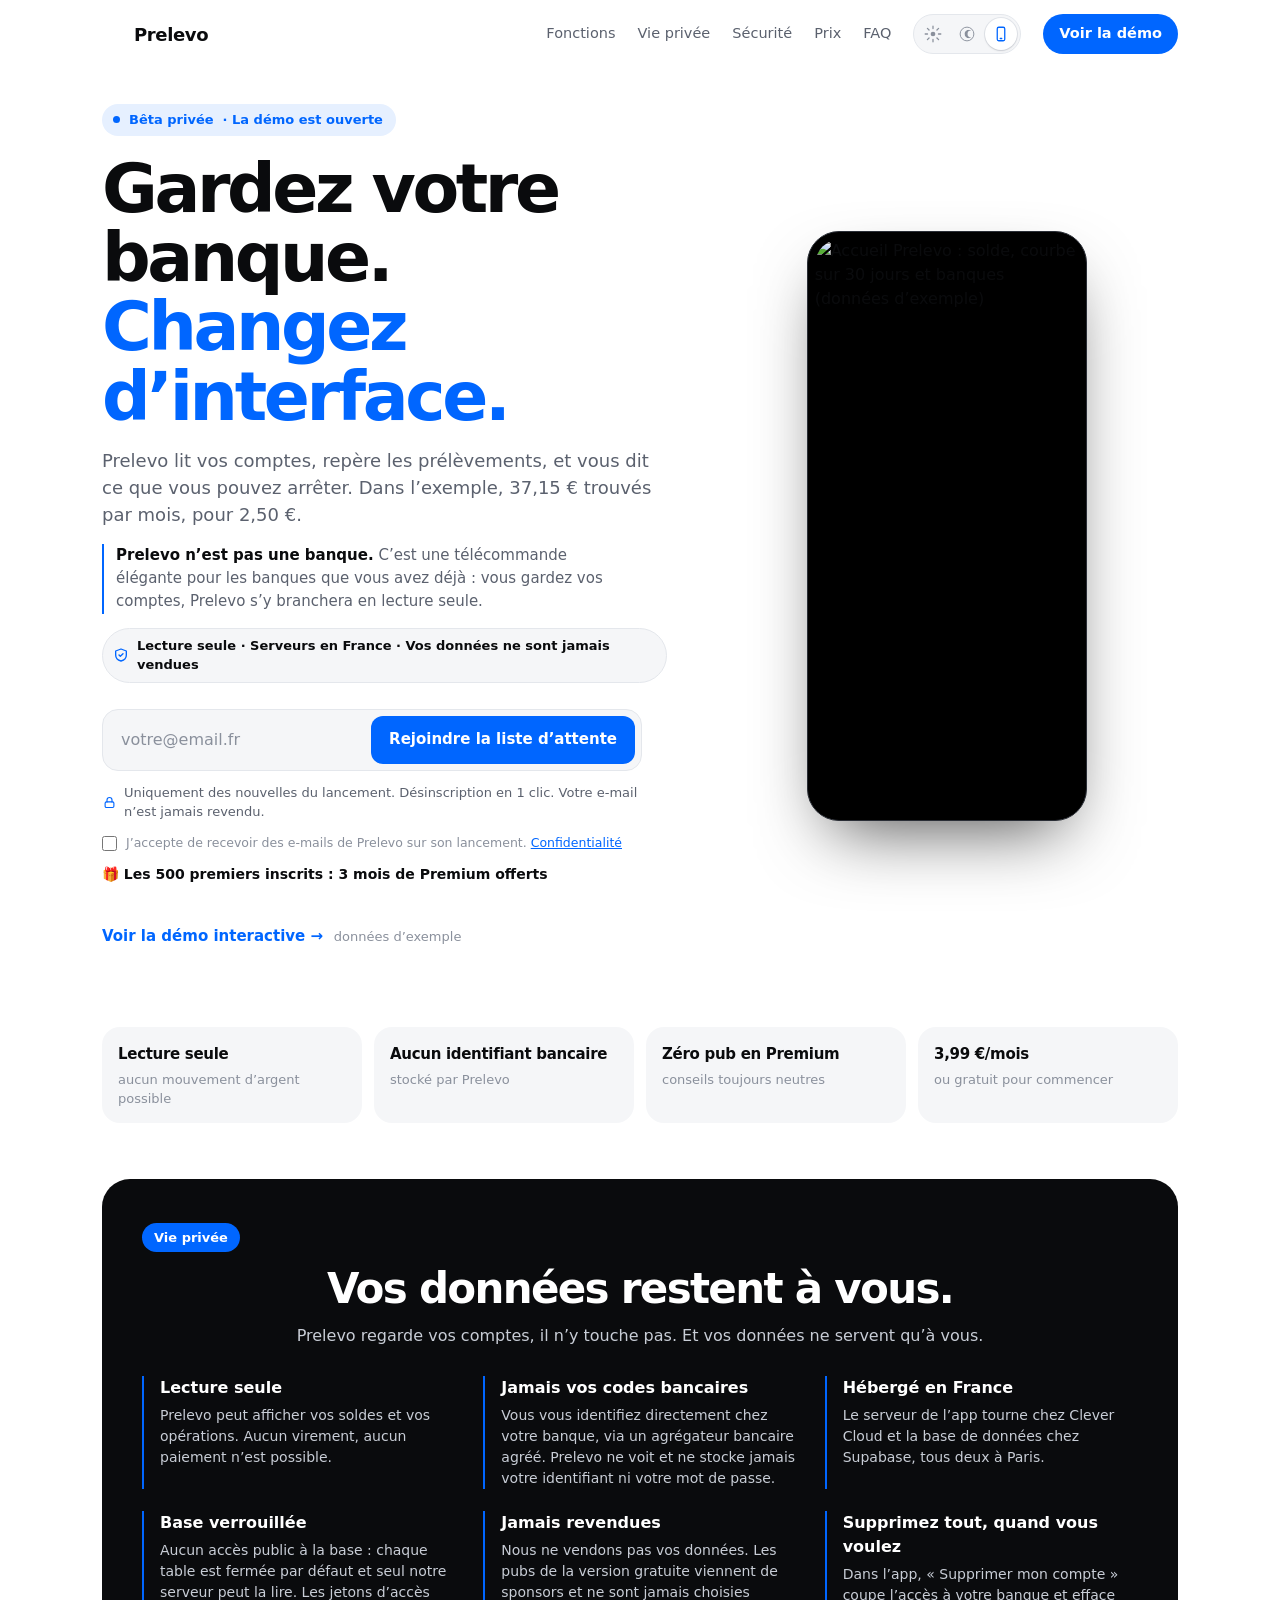
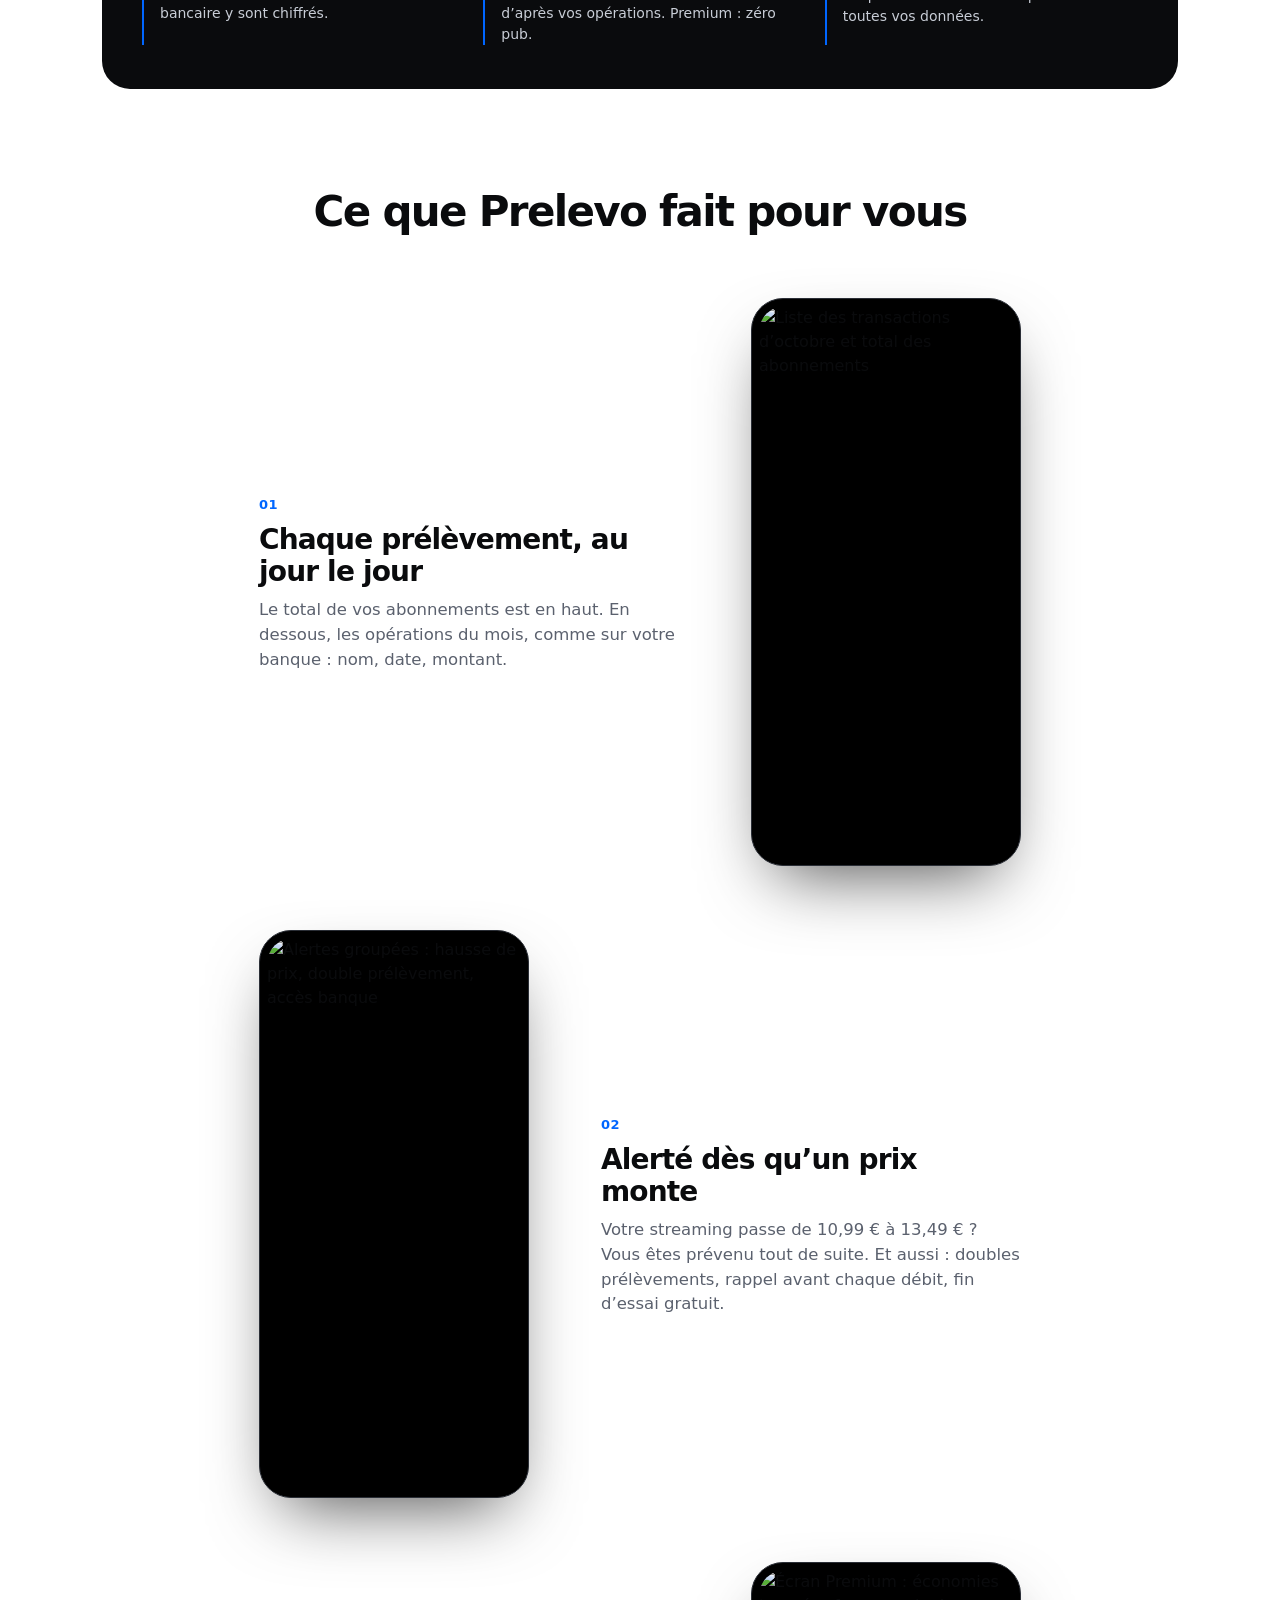
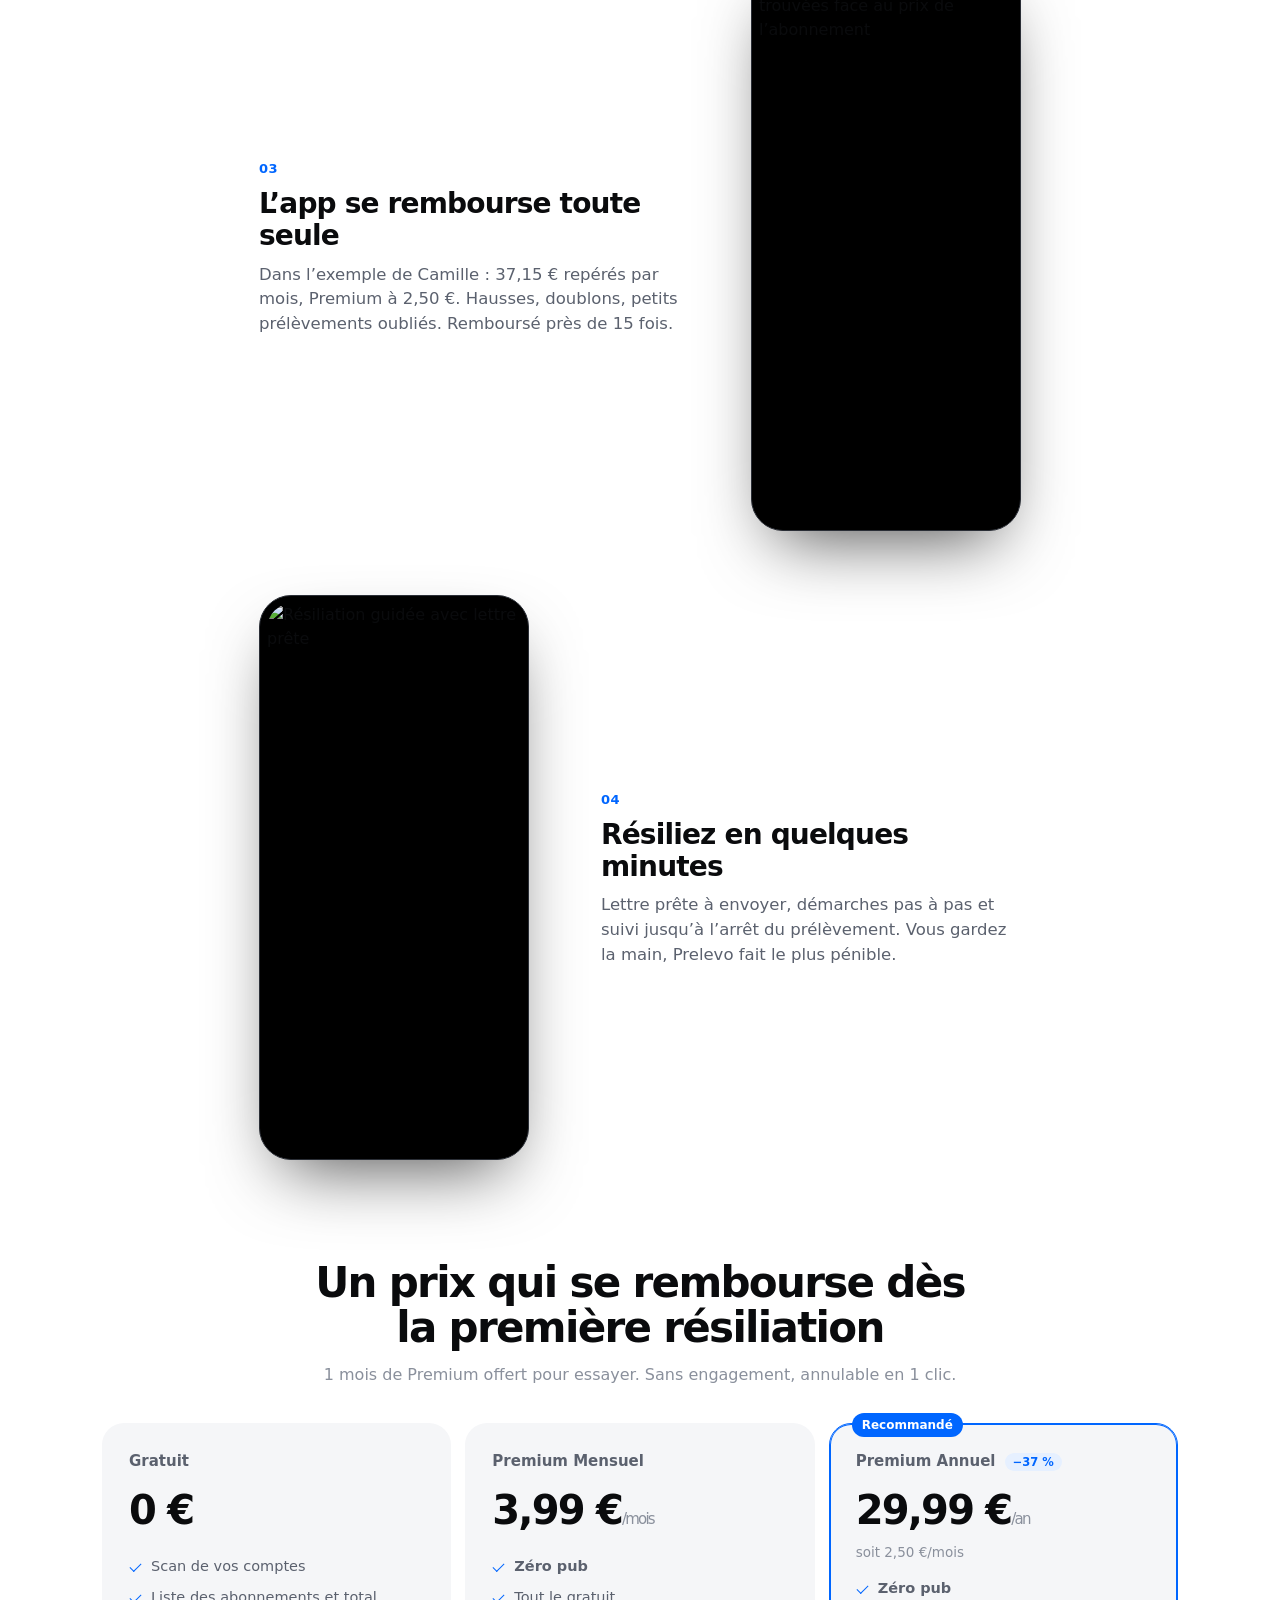
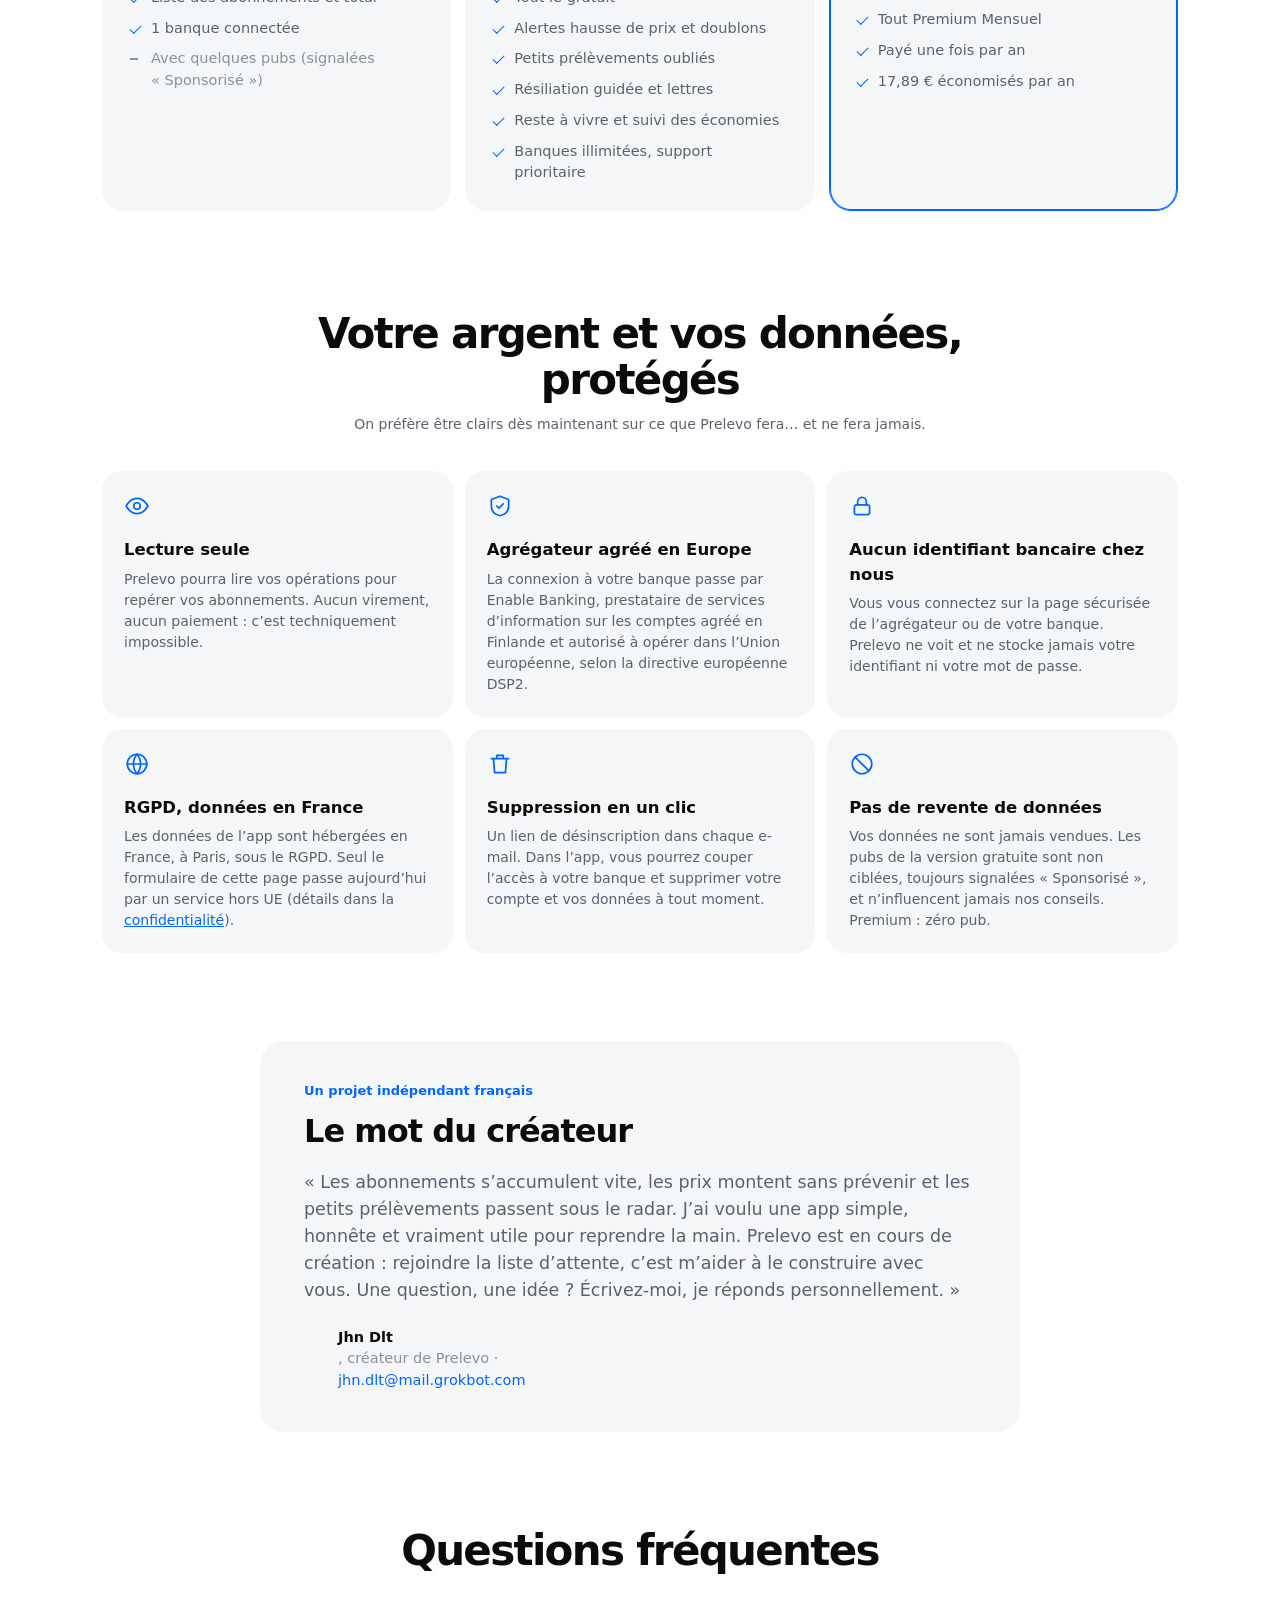
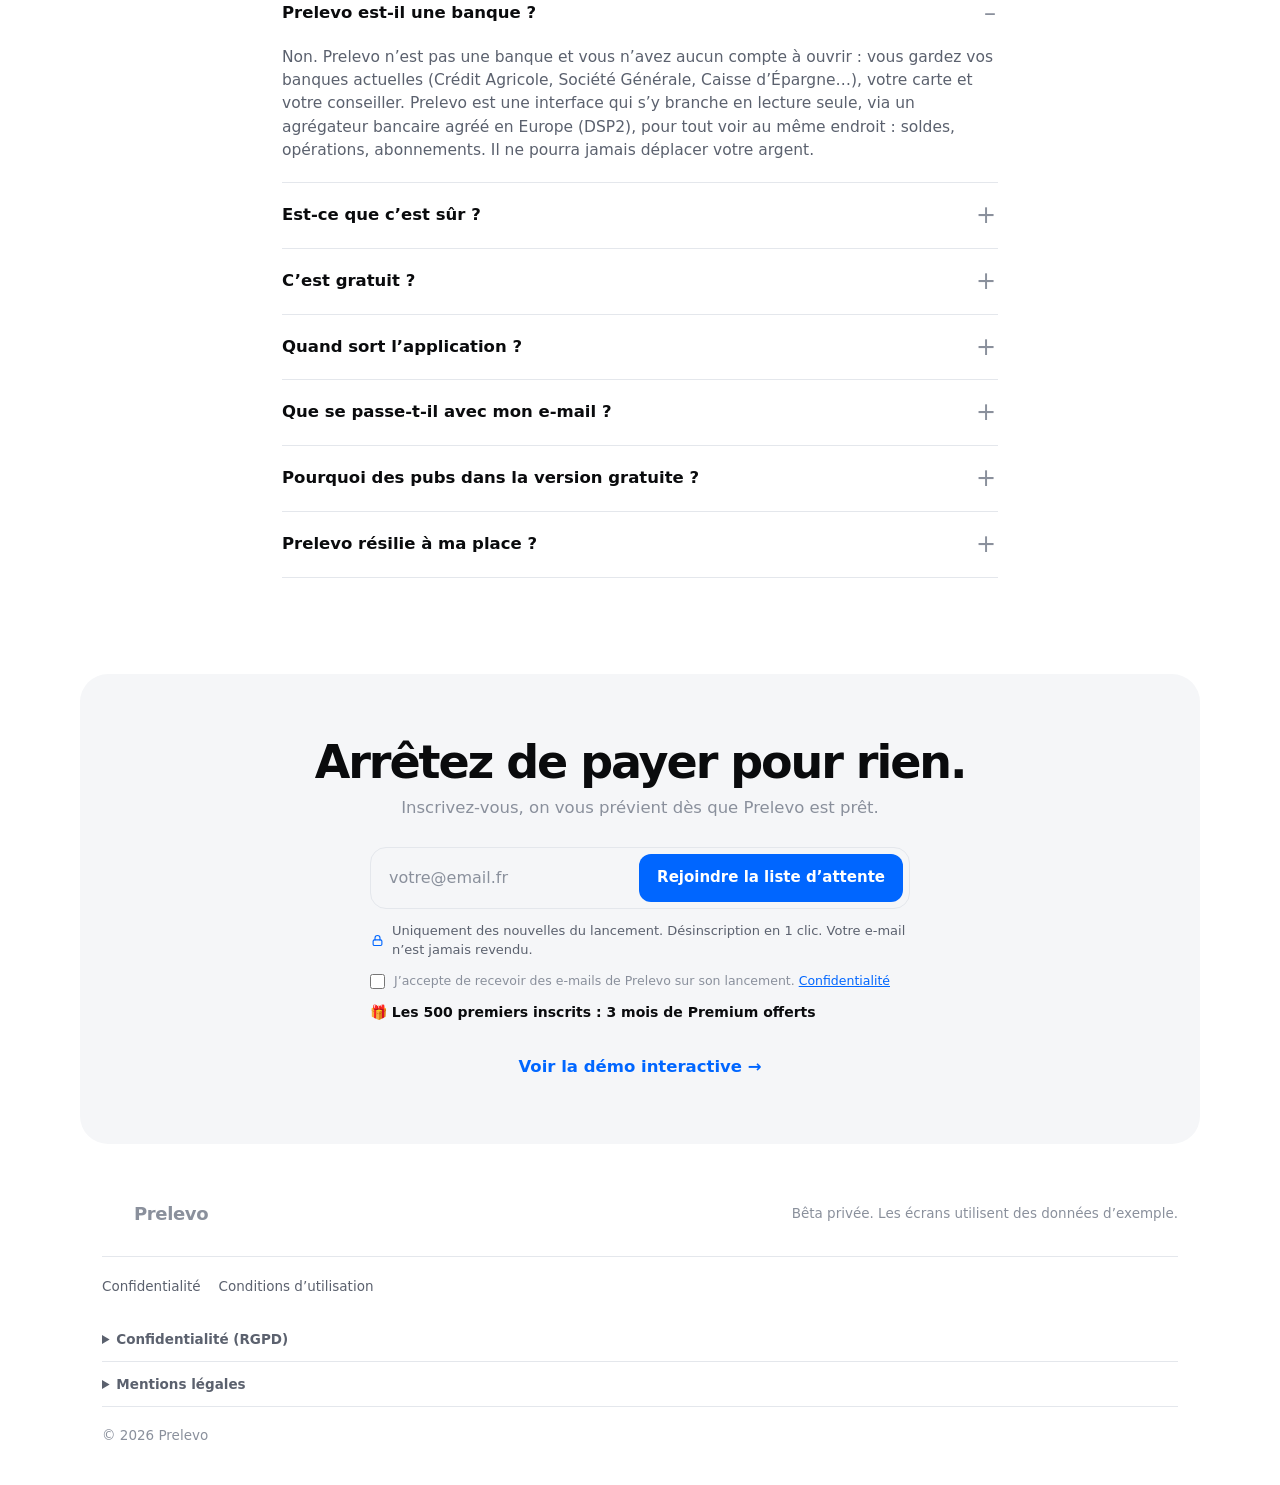
==== index.html @ d4ea059a "Vie privée mise en avant, correction ACPR vers Enable Banking, textes sans spam/abonnement Co-author" ====
<!doctype html>
<html lang="fr">
<head>
  <meta charset="utf-8">
  <meta name="viewport" content="width=device-width, initial-scale=1, viewport-fit=cover">
  <title>Prelevo – Gardez votre banque. Changez d’interface.</title>
  <meta name="description" content="Gardez votre banque. Changez d’interface. Prelevo lit vos comptes, vous alerte quand un prix augmente et vous aide à résilier. Sans engagement.">
  <meta name="theme-color" content="#FFFFFF">
  <script>
  (function(){var K='prelevo-theme',t,d=document.documentElement,m=window.matchMedia&&matchMedia('(prefers-color-scheme: dark)');
  try{t=localStorage.getItem(K)}catch(e){} if(t!=='light'&&t!=='dark')t='auto';
  function a(){var n=t==='dark'||(t==='auto'&&m&&m.matches);d.setAttribute('data-theme',n?'dark':'light');d.setAttribute('data-theme-pref',t);
    var c=document.querySelector('meta[name="theme-color"]');if(c)c.setAttribute('content',n?'#0A0B0D':'#FFFFFF')}
  window.PrelevoTheme={get:function(){return t},set:function(v){t=(v==='light'||v==='dark')?v:'auto';try{t==='auto'?localStorage.removeItem(K):localStorage.setItem(K,t)}catch(e){}a()}};
  if(m){m.addEventListener?m.addEventListener('change',function(){if(t==='auto')a()}):m.addListener&&m.addListener(function(){if(t==='auto')a()})}
  a()})();
  </script>
  <meta name="color-scheme" content="light dark">
  <link rel="canonical" href="https://jhndlt.github.io/prelevo/">
  <meta property="og:type" content="website">
  <meta property="og:locale" content="fr_FR">
  <meta property="og:site_name" content="Prelevo">
  <meta property="og:url" content="https://jhndlt.github.io/prelevo/">
  <meta property="og:title" content="Prelevo – Gardez votre banque. Changez d’interface.">
  <meta property="og:description" content="Gardez votre banque. Changez d’interface. Sans engagement.">
  <meta property="og:image" content="https://jhndlt.github.io/prelevo/assets/og.png">
  <meta property="og:image:width" content="1200">
  <meta property="og:image:height" content="630">
  <meta property="og:image:alt" content="Prelevo – Gardez votre banque. Changez d’interface.">
  <meta name="twitter:card" content="summary_large_image">
  <meta name="twitter:title" content="Prelevo – Gardez votre banque. Changez d’interface.">
  <meta name="twitter:description" content="Gardez votre banque. Changez d’interface. Sans engagement.">
  <meta name="twitter:image" content="https://jhndlt.github.io/prelevo/assets/og.png">
  <link rel="icon" href="assets/favicon.svg?v=85" type="image/svg+xml">
  <link rel="icon" href="assets/favicon-32.png?v=85" sizes="32x32" type="image/png">
  <link rel="apple-touch-icon" href="assets/apple-touch-icon-180.png?v=85">
  <link rel="preload" href="assets/fonts/inter-latin.woff2" as="font" type="font/woff2" crossorigin>
  <link rel="stylesheet" href="landing.css?v=12">
</head>
<body>
<header class="nav wrap">
  <a class="brand" href="./" aria-label="Prelevo, accueil"><i class="mark" aria-hidden="true"></i><span>Prelevo</span></a>
  <nav class="nav-links"><a href="#fonctions">Fonctions</a><a href="#vie-privee">Vie privée</a><a href="#securite">Sécurité</a><a href="#prix">Prix</a><a href="#faq">FAQ</a>
    <div class="theme" role="radiogroup" aria-label="Apparence">
      <button type="button" role="radio" data-theme-set="light" aria-label="Clair" title="Clair"><svg class="ic-sun" viewBox="0 0 24 24" aria-hidden="true"><circle cx="12" cy="12" r="3.15"/><g class="rays"><path d="M12 1.6v3.1M12 19.3v3.1M1.6 12h3.1M19.3 12h3.1M4.55 4.55l2.2 2.2M17.25 17.25l2.2 2.2M19.45 4.55l-2.2 2.2M6.75 17.25l-2.2 2.2"/></g></svg></button>
      <button type="button" role="radio" data-theme-set="dark" aria-label="Sombre" title="Sombre"><svg class="ic-moon" viewBox="0 0 24 24" aria-hidden="true"><defs><mask id="prelevo-moon"><circle class="keep" cx="14.15" cy="12" r="5.6"/><circle class="cut" cx="17.35" cy="12" r="4.6"/></mask></defs><circle class="corona" cx="12" cy="12" r="9.15"/><circle cx="14.15" cy="12" r="5.6" mask="url(#prelevo-moon)"/></svg></button>
      <button type="button" role="radio" data-theme-set="auto" aria-label="Automatique" title="Automatique"><svg class="ic-phone" viewBox="0 0 24 24" aria-hidden="true"><rect x="7" y="3" width="10" height="18" rx="2"/><path d="M11 18h2"/></svg></button>
    </div>
    <a class="btn-sm" href="app/?demo=1">Voir la démo</a></nav>
</header>

<main>
<section class="hero wrap">
  <div class="hero-txt">
    <p class="kicker"><span class="pulse"></span>Bêta privée<span class="k2"> · La démo est ouverte</span></p>
    <h1>Gardez votre banque.<br><span class="blue">Changez d’interface.</span></h1>
    <p class="lead">Prelevo lit vos comptes, repère les prélèvements, et vous dit ce que vous pouvez arrêter. Dans l’exemple, 37,15 € trouvés par mois, pour 2,50 €.</p>
    <p class="not-bank"><strong>Prelevo n’est pas une banque.</strong> C’est une télécommande élégante pour les banques que vous avez déjà : vous gardez vos comptes, Prelevo s’y branchera en lecture seule.</p>
    <p class="priv-badge"><svg viewBox="0 0 24 24" aria-hidden="true"><path d="M12 3l8 3v6c0 5-3.5 8-8 9-4.5-1-8-4-8-9V6z"/><path d="M9 12l2 2 4-4"/></svg>Lecture seule · Serveurs en France · Vos données ne sont jamais vendues</p>
    <form class="wl" data-source="hero" novalidate>
      <div class="wl-row">
        <label class="sr" for="email-hero">Votre e-mail</label>
        <input id="email-hero" type="email" name="email" placeholder="votre@email.fr" autocomplete="email" inputmode="email" required>
        <button type="submit">Rejoindre la liste d’attente</button>
      </div>
      <input class="hp" type="text" name="website" tabindex="-1" autocomplete="off" aria-hidden="true">
      <p class="reassure"><svg viewBox="0 0 24 24" aria-hidden="true"><rect x="5" y="11" width="14" height="9" rx="2"/><path d="M8 11V8a4 4 0 0 1 8 0v3"/></svg>Uniquement des nouvelles du lancement. Désinscription en 1 clic. Votre e-mail n’est jamais revendu.</p>
      <label class="consent"><input type="checkbox" name="consent" required><span>J’accepte de recevoir des e-mails de Prelevo sur son lancement. <a href="#confidentialite">Confidentialité</a></span></label>
      <p class="incentive" data-incentive>🎁 Les 500 premiers inscrits : 3 mois de Premium offerts</p>
      <p class="wl-msg" role="status" aria-live="polite"></p>
      <div class="wl-ok" hidden tabindex="-1"><span class="ok-ic" aria-hidden="true"><svg viewBox="0 0 24 24"><path d="M5 12.5l4.5 4.5L19 7"/></svg></span><div><b>C’est noté, vous êtes sur la liste !</b><p>On vous écrit dès l’ouverture de la bêta, rien d’autre. Si vous faites partie des 500 premiers, vos 3 mois de Premium sont réservés.</p><button type="button" class="share">Partager Prelevo à un ami</button></div></div>
    </form>
    <p class="demo-link"><a href="app/?demo=1">Voir la démo interactive →</a> <span>données d’exemple</span></p>
  </div>
  <div class="hero-phone"><div class="phone"><img src="assets/shots/dashboard.png" alt="Accueil Prelevo : solde, courbe sur 30 jours et banques (données d’exemple)" width="402" height="874" fetchpriority="high"></div></div>
</section>

<section class="strip wrap" aria-label="En bref">
  <div><b>Lecture seule</b><span>aucun mouvement d’argent possible</span></div>
  <div><b>Aucun identifiant bancaire</b><span>stocké par Prelevo</span></div>
  <div><b>Zéro pub en Premium</b><span>conseils toujours neutres</span></div>
  <div><b>3,99 €/mois</b><span>ou gratuit pour commencer</span></div>
  </section>

<section id="vie-privee" class="privacy wrap" aria-labelledby="vp-t">
  <div class="priv-card">
    <p class="priv-kick">Vie privée</p>
    <h2 id="vp-t" class="h2">Vos données restent à vous.</h2>
    <p class="sub">Prelevo regarde vos comptes, il n’y touche pas. Et vos données ne servent qu’à vous.</p>
    <ul class="priv-list">
      <li><b>Lecture seule</b><span>Prelevo peut afficher vos soldes et vos opérations. Aucun virement, aucun paiement n’est possible.</span></li>
      <li><b>Jamais vos codes bancaires</b><span>Vous vous identifiez directement chez votre banque, via un agrégateur bancaire agréé. Prelevo ne voit et ne stocke jamais votre identifiant ni votre mot de passe.</span></li>
      <li><b>Hébergé en France</b><span>Le serveur de l’app tourne chez Clever Cloud et la base de données chez Supabase, tous deux à Paris.</span></li>
      <li><b>Base verrouillée</b><span>Aucun accès public à la base : chaque table est fermée par défaut et seul notre serveur peut la lire. Les jetons d’accès bancaire y sont chiffrés.</span></li>
      <li><b>Jamais revendues</b><span>Nous ne vendons pas vos données. Les pubs de la version gratuite viennent de sponsors et ne sont jamais choisies d’après vos opérations. Premium : zéro pub.</span></li>
      <li><b>Supprimez tout, quand vous voulez</b><span>Dans l’app, « Supprimer mon compte » coupe l’accès à votre banque et efface toutes vos données.</span></li>
    </ul>
  </div>
</section>

<section id="fonctions" class="features wrap">
  <h2 class="h2">Ce que Prelevo fait pour vous</h2>
  <article class="feat">
    <div class="feat-txt"><span class="num">01</span><h3>Chaque prélèvement, au jour le jour</h3><p>Le total de vos abonnements est en haut. En dessous, les opérations du mois, comme sur votre banque : nom, date, montant.</p></div>
    <div class="phone sm"><img src="assets/shots/transactions.png" alt="Liste des transactions d’octobre et total des abonnements" width="402" height="874" loading="lazy"></div>
  </article>
  <article class="feat rev">
    <div class="feat-txt"><span class="num">02</span><h3>Alerté dès qu’un prix monte</h3><p>Votre streaming passe de 10,99 € à 13,49 € ? Vous êtes prévenu tout de suite. Et aussi : doubles prélèvements, rappel avant chaque débit, fin d’essai gratuit.</p></div>
    <div class="phone sm"><img src="assets/shots/alertes.png" alt="Alertes groupées : hausse de prix, double prélèvement, accès banque" width="402" height="874" loading="lazy"></div>
  </article>
  <article class="feat">
    <div class="feat-txt"><span class="num">03</span><h3>L’app se rembourse toute seule</h3><p>Dans l’exemple de Camille : 37,15 € repérés par mois, Premium à 2,50 €. Hausses, doublons, petits prélèvements oubliés. Remboursé près de 15 fois.</p></div>
    <div class="phone sm"><img src="assets/shots/premium.png" alt="Écran Premium : économies trouvées face au prix de l’abonnement" width="402" height="874" loading="lazy"></div>
  </article>
  <article class="feat rev">
    <div class="feat-txt"><span class="num">04</span><h3>Résiliez en quelques minutes</h3><p>Lettre prête à envoyer, démarches pas à pas et suivi jusqu’à l’arrêt du prélèvement. Vous gardez la main, Prelevo fait le plus pénible.</p></div>
    <div class="phone sm"><img src="assets/shots/resiliation.webp" alt="Résiliation guidée avec lettre prête" width="320" height="692" loading="lazy"></div>
  </article>
</section>

<section id="prix" class="pricing wrap">
  <h2 class="h2">Un prix qui se rembourse dès la première résiliation</h2>
  <p class="sub">1 mois de Premium offert pour essayer. Sans engagement, annulable en 1 clic.</p>
  <div class="plans">
    <div class="plan"><h3>Gratuit</h3><div class="p">0 €</div><ul><li>Scan de vos comptes</li><li>Liste des abonnements et total</li><li>1 banque connectée</li><li class="ads">Avec quelques pubs (signalées «&nbsp;Sponsorisé&nbsp;»)</li></ul></div>
    <div class="plan"><h3>Premium Mensuel</h3><div class="p">3,99 €<small>/mois</small></div><ul><li><b>Zéro pub</b></li><li>Tout le gratuit</li><li>Alertes hausse de prix et doublons</li><li>Petits prélèvements oubliés</li><li>Résiliation guidée et lettres</li><li>Reste à vivre et suivi des économies</li><li>Banques illimitées, support prioritaire</li></ul></div>
    <div class="plan rec"><em>Recommandé</em><h3>Premium Annuel <b class="save">−37 %</b></h3><div class="p">29,99 €<small>/an</small></div><p class="eq">soit 2,50 €/mois</p><ul><li><b>Zéro pub</b></li><li>Tout Premium Mensuel</li><li>Payé une fois par an</li><li>17,89 € économisés par an</li></ul></div>
  </div>
</section>

<section id="securite" class="trust wrap">
  <h2 class="h2">Votre argent et vos données, protégés</h2>
  <p class="sub">On préfère être clairs dès maintenant sur ce que Prelevo fera… et ne fera jamais.</p>
  <div class="trust-grid">
    <div><svg viewBox="0 0 24 24" aria-hidden="true"><path d="M2 12s3.5-7 10-7 10 7 10 7-3.5 7-10 7S2 12 2 12z"/><circle cx="12" cy="12" r="3"/></svg><h3>Lecture seule</h3><p>Prelevo pourra lire vos opérations pour repérer vos abonnements. Aucun virement, aucun paiement : c’est techniquement impossible.</p></div>
    <div><svg viewBox="0 0 24 24" aria-hidden="true"><path d="M12 3l8 3v6c0 5-3.5 8-8 9-4.5-1-8-4-8-9V6z"/><path d="M9 12l2 2 4-4"/></svg><h3>Agrégateur agréé en Europe</h3><p>La connexion à votre banque passe par Enable Banking, prestataire de services d’information sur les comptes agréé en Finlande et autorisé à opérer dans l’Union européenne, selon la directive européenne DSP2.</p></div>
    <div><svg viewBox="0 0 24 24" aria-hidden="true"><rect x="5" y="11" width="14" height="9" rx="2"/><path d="M8 11V8a4 4 0 0 1 8 0v3"/></svg><h3>Aucun identifiant bancaire chez nous</h3><p>Vous vous connectez sur la page sécurisée de l’agrégateur ou de votre banque. Prelevo ne voit et ne stocke jamais votre identifiant ni votre mot de passe.</p></div>
    <div><svg viewBox="0 0 24 24" aria-hidden="true"><circle cx="12" cy="12" r="9"/><path d="M3 12h18M12 3a14 14 0 0 1 0 18M12 3a14 14 0 0 0 0 18"/></svg><h3>RGPD, données en France</h3><p>Les données de l’app sont hébergées en France, à Paris, sous le RGPD. Seul le formulaire de cette page passe aujourd’hui par un service hors UE (détails dans la <a href="#confidentialite">confidentialité</a>).</p></div>
    <div><svg viewBox="0 0 24 24" aria-hidden="true"><path d="M4 7h16M9 7V4h6v3M6 7l1 13h10l1-13"/></svg><h3>Suppression en un clic</h3><p>Un lien de désinscription dans chaque e-mail. Dans l’app, vous pourrez couper l’accès à votre banque et supprimer votre compte et vos données à tout moment.</p></div>
    <div><svg viewBox="0 0 24 24" aria-hidden="true"><circle cx="12" cy="12" r="9"/><path d="M5.6 5.6l12.8 12.8"/></svg><h3>Pas de revente de données</h3><p>Vos données ne sont jamais vendues. Les pubs de la version gratuite sont non ciblées, toujours signalées « Sponsorisé », et n’influencent jamais nos conseils. Premium : zéro pub.</p></div>
  </div>
</section>

<section class="founder wrap" aria-labelledby="founder-h">
  <div class="founder-card">
    <p class="kicker-s">Un projet indépendant français</p>
    <h2 id="founder-h">Le mot du créateur</h2>
    <blockquote>« Les abonnements s’accumulent vite, les prix montent sans prévenir et les petits prélèvements passent sous le radar. J’ai voulu une app simple, honnête et vraiment utile pour reprendre la main. Prelevo est en cours de création : rejoindre la liste d’attente, c’est m’aider à le construire avec vous. Une question, une idée ? Écrivez-moi, je réponds personnellement. »</blockquote>
    <p class="sig"><i class="mark" aria-hidden="true"></i><span><b><span data-publisher>Jhn Dlt</span></b>, créateur de Prelevo · <a data-contact-link href="mailto:jhn.dlt@mail.grokbot.com"><span data-contact>jhn.dlt@mail.grokbot.com</span></a></span></p>
  </div>
</section>

<section id="faq" class="faq wrap">
  <h2 class="h2">Questions fréquentes</h2>
  <details open><summary>Prelevo est-il une banque ?</summary><p>Non. Prelevo n’est pas une banque et vous n’avez aucun compte à ouvrir : vous gardez vos banques actuelles (Crédit Agricole, Société Générale, Caisse d’Épargne…), votre carte et votre conseiller. Prelevo est une interface qui s’y branche en lecture seule, via un agrégateur bancaire agréé en Europe (DSP2), pour tout voir au même endroit : soldes, opérations, abonnements. Il ne pourra jamais déplacer votre argent.</p></details>
  <details><summary>Est-ce que c’est sûr ?</summary><p>Oui, c’est notre priorité. La connexion bancaire passe par Enable Banking, agrégateur agréé en Europe (directive DSP2), en lecture seule : Prelevo ne pourra jamais déplacer votre argent, et ne verra jamais vos identifiants bancaires. Vous pourrez couper l’accès quand vous voulez.</p></details>
  <details><summary>C’est gratuit ?</summary><p>Oui, la version gratuite permet de scanner vos comptes et de voir tous vos abonnements avec le total, avec quelques pubs non ciblées (signalées « Sponsorisé »). Premium, à 3,99 €/mois ou 29,99 €/an, supprime les pubs et ajoute les alertes de hausse de prix, les petits prélèvements oubliés, la résiliation guidée et le reste à vivre. 1 mois de Premium offert pour essayer, et 3 mois offerts pour les 500 premiers inscrits.</p></details>
  <details><summary>Quand sort l’application ?</summary><p>La <a href="app/?demo=1">démo</a> est déjà ouverte, avec des données d’exemple. La bêta privée, celle qui se branche sur une vraie banque, arrive ensuite : les inscrits sont prévenus en premier, sur iPhone et Android.</p></details>
  <details><summary>Que se passe-t-il avec mon e-mail ?</summary><p>Il sert uniquement à vous prévenir du lancement et de votre offre d’inscrit. Pas de newsletter quotidienne, pas de revente, pas de partage avec des annonceurs. Vous pouvez vous désinscrire en 1 clic ou demander la suppression de votre adresse à tout moment.</p></details>
  <details><summary>Pourquoi des pubs dans la version gratuite ?</summary><p>Elles financent la version gratuite. Elles sont contextuelles : pas de traceur publicitaire, pas de ciblage à partir de vos opérations, et vos données ne sont jamais transmises aux annonceurs. Les sponsors n’influencent jamais vos alertes ni nos conseils. Premium, c’est zéro pub.</p></details>
  <details><summary>Prelevo résilie à ma place ?</summary><p>Prelevo vous prépare tout : lettre de résiliation prête, démarches pas à pas et suivi jusqu’à l’arrêt du prélèvement. Vous validez et vous envoyez : vous gardez toujours la main.</p></details>
</section>

<section class="cta wrap">
  <h2>Arrêtez de payer pour rien.</h2>
  <p>Inscrivez-vous, on vous prévient dès que Prelevo est prêt.</p>
  <form class="wl dark" data-source="bas-de-page" novalidate>
    <div class="wl-row">
      <label class="sr" for="email-cta">Votre e-mail</label>
      <input id="email-cta" type="email" name="email" placeholder="votre@email.fr" autocomplete="email" inputmode="email" required>
      <button type="submit">Rejoindre la liste d’attente</button>
    </div>
    <input class="hp" type="text" name="website" tabindex="-1" autocomplete="off" aria-hidden="true">
    <p class="reassure"><svg viewBox="0 0 24 24" aria-hidden="true"><rect x="5" y="11" width="14" height="9" rx="2"/><path d="M8 11V8a4 4 0 0 1 8 0v3"/></svg>Uniquement des nouvelles du lancement. Désinscription en 1 clic. Votre e-mail n’est jamais revendu.</p>
    <label class="consent"><input type="checkbox" name="consent" required><span>J’accepte de recevoir des e-mails de Prelevo sur son lancement. <a href="#confidentialite">Confidentialité</a></span></label>
    <p class="incentive" data-incentive>🎁 Les 500 premiers inscrits : 3 mois de Premium offerts</p>
    <p class="wl-msg" role="status" aria-live="polite"></p>
    <div class="wl-ok" hidden tabindex="-1"><span class="ok-ic" aria-hidden="true"><svg viewBox="0 0 24 24"><path d="M5 12.5l4.5 4.5L19 7"/></svg></span><div><b>C’est noté, vous êtes sur la liste !</b><p>On vous écrit dès l’ouverture de la bêta, rien d’autre. Si vous faites partie des 500 premiers, vos 3 mois de Premium sont réservés.</p><button type="button" class="share">Partager Prelevo à un ami</button></div></div>
  </form>
  <p class="demo-link"><a href="app/?demo=1">Voir la démo interactive →</a></p>
</section>
</main>

<footer class="foot wrap">
  <div class="foot-top">
    <a class="brand" href="./"><i class="mark" aria-hidden="true"></i><span>Prelevo</span></a>
    <p class="wip">Bêta privée. Les écrans utilisent des données d’exemple.</p>
  </div>
  <nav class="foot-legal" aria-label="Informations légales">
    <a href="confidentialite.html">Confidentialité</a>
    <a href="conditions.html">Conditions d’utilisation</a>
  </nav>
  <details id="confidentialite"><summary>Confidentialité (RGPD)</summary>
    <p><b>Responsable du traitement :</b> <span data-publisher>Jhn Dlt</span> (particulier). Contact : <span data-contact>jhn.dlt@mail.grokbot.com</span>.</p>
    <p><b>Données collectées :</b> votre adresse e-mail, avec votre consentement (case à cocher), et la provenance de votre visite (paramètres du lien comme utm_source ou utm_campaign, et le site d’où vous venez) pour savoir quels canaux fonctionnent. Aucun cookie n’est utilisé pour cela.</p>
    <p><b>Finalité :</b> vous prévenir du lancement de Prelevo et de l’offre réservée aux inscrits. Votre e-mail n’est jamais vendu ni partagé à des fins commerciales.</p>
    <p><b>Sous-traitant :</b> le formulaire est transmis par FormSubmit (formsubmit.co), qui envoie l’inscription par e-mail à l’éditeur. Ce service est situé hors de l’Union européenne : votre e-mail peut donc être transféré et traité hors UE.</p>
    <p><b>Conservation :</b> jusqu’au lancement, puis 12 mois maximum, ou jusqu’à votre désinscription si elle intervient avant.</p>
    <p><b>Vos droits :</b> accès, rectification, suppression et retrait du consentement à tout moment, en écrivant à <span data-contact>jhn.dlt@mail.grokbot.com</span>. Vous pouvez aussi introduire une réclamation auprès de la CNIL (<a href="https://www.cnil.fr/fr/plaintes" rel="noopener">cnil.fr</a>).</p>
    <p><b>Publicité :</b> ce site n’affiche aucune publicité. Dans l’application, la version gratuite affichera des publicités contextuelles, sans traceur publicitaire ni ciblage : vos données bancaires et votre e-mail ne sont jamais transmis aux annonceurs. Premium est sans publicité.</p>
    <p>Ce site n’utilise ni cookie, ni traceur, ni outil de mesure d’audience.</p>
  </details>
  <details id="mentions"><summary>Mentions légales</summary>
    <p><b>Éditeur :</b> <span data-publisher>Jhn Dlt</span>, particulier – projet en cours de création (aucune société constituée à ce jour).</p>
    <p><b>Directeur de la publication :</b> <span data-publisher>Jhn Dlt</span>.</p>
    <p><b>Contact :</b> <span data-contact>jhn.dlt@mail.grokbot.com</span></p>
    <p><b>Hébergeur :</b> GitHub, Inc. (GitHub Pages), 88 Colin P. Kelly Jr. Street, San Francisco, CA 94107, États-Unis – github.com.</p>
  </details>
  <p class="copy">© 2026 Prelevo</p>
</footer>
<script src="config.js"></script>
<script src="landing.js" defer></script>
</body>
</html>
---- landing.css ----
@font-face{font-family:Inter;src:url(assets/fonts/inter-latin.woff2) format("woff2");font-weight:100 900;font-display:swap}
:root{--accent:#0066FF;--accent-d:#0066FF;--ink:#0A0B0D;--ink2:#5B616E;--muted:#8A909C;--line:#E4E7EC;--soft:#F5F6F8;--tint:#E6F0FF;--bg:#FFFFFF;--err:#C2372F;--r:20px;color-scheme:light}
:root[data-theme="dark"]{--accent:#0066FF;--accent-d:#4D94FF;--ink:#F3F4F6;--ink2:#C8CDD6;--muted:#8A909C;--line:#23262D;--soft:#16181D;--tint:#152241;--bg:#0A0B0D;--err:#F07167;color-scheme:dark}
*{box-sizing:border-box;margin:0;padding:0}
html{scroll-behavior:smooth;-webkit-text-size-adjust:100%}
body{font-family:Inter,system-ui,-apple-system,"Segoe UI",Roboto,sans-serif;color:var(--ink);background:var(--bg);line-height:1.5;-webkit-font-smoothing:antialiased}
a{color:inherit}
img{display:block;max-width:100%;height:auto}
.wrap{width:100%;max-width:1120px;margin:0 auto;padding:0 22px}
.sr{position:absolute;width:1px;height:1px;overflow:hidden;clip:rect(0 0 0 0);white-space:nowrap}
.blue{color:var(--accent-d)}
.mark{display:inline-block;width:22px;height:28px;flex:none;background:var(--ink);-webkit-mask:url("assets/logo-mark-white.svg") center/contain no-repeat;mask:url("assets/logo-mark-white.svg") center/contain no-repeat}
.nav{position:sticky;top:0;z-index:20;display:flex;align-items:center;justify-content:space-between;height:68px;background:color-mix(in srgb,var(--bg) 42%,transparent);-webkit-backdrop-filter:blur(22px) saturate(1.6);backdrop-filter:blur(22px) saturate(1.6)}
.brand{display:flex;align-items:center;gap:10px;text-decoration:none;font-weight:650;font-size:18px;letter-spacing:-.02em;min-height:44px}
.nav-links{display:flex;align-items:center;gap:22px;font-size:14.5px}
.nav-links a{text-decoration:none;color:var(--ink2)}
.nav-links a:hover{color:var(--ink)}
.theme{display:flex;flex:none;gap:2px;padding:3px;background:var(--soft);border:1px solid var(--line);border-radius:99px}
.theme button{width:32px;height:32px;border:0;border-radius:99px;background:transparent;color:var(--muted);display:grid;place-items:center;cursor:pointer;padding:0}
.theme button svg{width:18px;height:18px;display:block;fill:currentColor;stroke:none}
.theme .ic-sun .rays{fill:none;stroke:currentColor;stroke-width:1.7;stroke-linecap:round}
.theme .ic-moon .corona{fill:none;stroke:currentColor;stroke-width:1.25}
.theme .ic-moon .keep{fill:#fff}
.theme .ic-moon .cut{fill:#000}
.theme button .ic-phone{fill:none;stroke:currentColor;stroke-width:1.7;stroke-linecap:round;stroke-linejoin:round}
html[data-theme-pref="light"] .theme [data-theme-set="light"],
html[data-theme-pref="dark"] .theme [data-theme-set="dark"],
html[data-theme-pref="auto"] .theme [data-theme-set="auto"]{background:var(--bg);color:var(--accent);box-shadow:0 1px 2px rgba(10,11,13,.12),0 0 0 1px var(--line)}
.theme button:focus-visible{outline:2px solid var(--accent);outline-offset:1px}
.btn-sm{background:var(--accent);color:#fff!important;border-radius:99px;padding:9px 16px;font-weight:600;flex:none;white-space:nowrap}
.btn-sm:hover{background:#0052CC}
.hero{display:grid;grid-template-columns:1.1fr .9fr;gap:48px;align-items:center;padding-top:36px;padding-bottom:72px}
.kicker{display:inline-flex;align-items:center;gap:9px;font-size:13px;font-weight:550;color:var(--accent-d);background:var(--tint);border-radius:99px;padding:6px 13px 6px 11px}
.pulse{width:7px;height:7px;border-radius:50%;background:var(--accent);box-shadow:0 0 0 0 rgba(77,148,255,.55);animation:pu 2s infinite}
@keyframes pu{70%{box-shadow:0 0 0 8px rgba(77,148,255,0)}100%{box-shadow:0 0 0 0 rgba(77,148,255,0)}}
h1{font-size:clamp(42px,6vw,68px);line-height:1.02;letter-spacing:-.05em;font-weight:680;margin:18px 0 16px}
.lead{font-size:18px;color:var(--ink2);max-width:34em}
.not-bank{margin-top:16px;font-size:15px;line-height:1.55;color:var(--ink2);border-left:2px solid var(--accent);padding-left:12px;max-width:34em}
.not-bank strong{color:var(--ink);font-weight:650}
.wl{margin-top:26px;max-width:540px}
.wl-row{display:flex;gap:8px;padding:6px;border:1px solid var(--line);border-radius:16px;background:var(--soft)}
.wl-row:focus-within{border-color:var(--accent);box-shadow:0 0 0 4px rgba(0,102,255,.22)}
.wl input[type=email]{flex:1;min-width:0;border:0;outline:0;font:inherit;font-size:16px;padding:0 12px;background:transparent;color:var(--ink)}
.wl input::placeholder{color:var(--muted)}
.wl button{border:0;font:inherit;font-weight:650;font-size:15px;background:var(--accent);color:#fff;border-radius:12px;padding:0 18px;height:48px;cursor:pointer;white-space:nowrap}
.wl button:hover{background:#0052CC}
.wl button[disabled]{opacity:.6;cursor:default}
.hp{position:absolute;left:-9999px;opacity:0;height:0;width:0}
.reassure{display:flex;align-items:center;gap:7px;font-size:13px;color:var(--ink2);margin-top:12px;font-weight:500}
.reassure svg{width:15px;height:15px;flex:none;fill:none;stroke:var(--accent-d);stroke-width:1.8;stroke-linecap:round;stroke-linejoin:round}
.consent{display:flex;gap:9px;align-items:flex-start;font-size:12.5px;color:var(--muted);margin-top:12px;line-height:1.45;cursor:pointer}
.consent input{margin-top:2px;width:15px;height:15px;accent-color:var(--accent);flex:none}
.consent a{color:var(--accent-d)}
.incentive{margin-top:12px;font-size:14px;font-weight:600;color:var(--ink)}
.wl-msg{font-size:14px;margin-top:8px;min-height:1em}
.wl-msg.ok{color:var(--accent-d);font-weight:600}
.wl-msg.err{color:var(--err)}
.wl.done .wl-row,.wl.done .consent,.wl.done .reassure,.wl.done .incentive{display:none}
.wl-ok{display:flex;gap:14px;align-items:flex-start;border:1px solid var(--accent);background:var(--tint);border-radius:16px;padding:18px;outline:0}
.wl-ok[hidden]{display:none}
.wl-ok b{font-size:17px;letter-spacing:-.02em;display:block}
.wl-ok p{font-size:14.5px;color:var(--ink2);margin-top:4px}
.ok-ic{flex:none;width:34px;height:34px;border-radius:50%;background:var(--accent);display:flex;align-items:center;justify-content:center}
.ok-ic svg{width:18px;height:18px;fill:none;stroke:#fff;stroke-width:2.4;stroke-linecap:round;stroke-linejoin:round}
.wl-ok .share{margin-top:12px;height:38px;padding:0 14px;font-size:14px;background:transparent;color:var(--ink);border:1px solid var(--line);border-radius:10px;width:auto}
.demo-link{margin-top:18px;font-size:15px}
.demo-link a{color:var(--accent-d);font-weight:650;text-decoration:none}
.demo-link span{color:var(--muted);margin-left:6px;font-size:13px}
.hero-phone{display:flex;justify-content:center}
.phone{width:280px;border-radius:32px;padding:7px;background:#000;border:1px solid #2A2E36;box-shadow:0 30px 70px -24px rgba(0,0,0,.7)}
.phone img{border-radius:26px;width:100%;height:auto}
.phone.sm{width:270px;flex:none}
.strip{display:grid;grid-template-columns:repeat(4,1fr);gap:12px;padding:8px 22px 28px}
.strip div{background:var(--soft);border-radius:18px;padding:16px 16px 14px;display:flex;flex-direction:column;gap:4px}
.strip b{font-size:15px;font-weight:650;letter-spacing:-.02em}
.strip span{font-size:13px;color:var(--muted)}
.h2{font-size:clamp(28px,4vw,42px);letter-spacing:-.04em;line-height:1.08;font-weight:680;text-align:center;max-width:16em;margin:0 auto}
.features{padding-top:88px}
.feat{display:flex;align-items:center;justify-content:center;gap:72px;margin-top:64px}
.feat.rev{flex-direction:row-reverse}
.feat-txt{max-width:420px}
.num{font-size:13px;font-weight:650;color:var(--accent-d);letter-spacing:.04em}
.feat h3{font-size:28px;letter-spacing:-.03em;line-height:1.15;margin:8px 0 10px}
.feat p{color:var(--ink2);font-size:16.5px}
.pricing{padding-top:100px}
.sub{text-align:center;color:var(--muted);margin-top:12px;font-size:16px}
.plans{display:grid;grid-template-columns:repeat(3,1fr);gap:14px;margin-top:36px}
.plan{position:relative;background:var(--soft);border:1px solid transparent;border-radius:22px;padding:26px}
.plan.rec{border-color:var(--accent);box-shadow:inset 0 0 0 1px var(--accent)}
.plan em{position:absolute;top:-11px;left:22px;background:var(--accent);color:#fff;font-style:normal;font-size:12px;font-weight:650;padding:3px 10px;border-radius:99px}
.plan h3{font-size:15px;font-weight:600;color:var(--ink2)}
.save{font-size:11.5px;color:var(--accent-d);background:var(--tint);border-radius:99px;padding:2px 8px;margin-left:4px}
.plan .p{font-size:40px;font-weight:680;letter-spacing:-.045em;margin:8px 0 2px}
.plan .p small{font-size:15px;font-weight:500;color:var(--muted)}
.eq{font-size:13.5px;color:var(--muted)}
.plan ul{list-style:none;margin-top:16px;display:grid;gap:9px;font-size:14.5px;color:var(--ink2)}
.plan li{padding-left:22px;position:relative}
.plan li:before{content:"";position:absolute;left:1px;top:7px;width:10px;height:5px;border-left:1.6px solid var(--accent-d);border-bottom:1.6px solid var(--accent-d);transform:rotate(-45deg)}
.plan li.ads{color:var(--muted)}
.plan li.ads:before{border:0;width:8px;height:1.6px;background:var(--muted);transform:none;top:10px}
.trust{padding-top:100px}
.trust-grid{display:grid;grid-template-columns:repeat(3,1fr);gap:12px;margin-top:36px}
.trust-grid div{background:var(--soft);border-radius:20px;padding:22px}
.trust svg{width:26px;height:26px;fill:none;stroke:var(--accent-d);stroke-width:1.6;stroke-linecap:round;stroke-linejoin:round}
.trust h3{font-size:16.5px;margin:12px 0 6px}
.trust p,.trust p a{font-size:14px;color:var(--ink2)}
.trust p a,.faq details p a{color:var(--accent-d)}
.founder{padding-top:88px}
.founder-card{max-width:760px;margin:0 auto;background:var(--soft);border-radius:24px;padding:40px 44px}
.kicker-s{font-size:13px;font-weight:650;color:var(--accent-d)}
.founder h2{font-size:clamp(24px,3vw,32px);letter-spacing:-.03em;margin:6px 0 14px}
.founder blockquote{font-size:17.5px;line-height:1.55;color:var(--ink2)}
.sig{display:flex;align-items:center;gap:12px;margin-top:22px;font-size:14.5px;color:var(--muted)}
.sig>span{display:flex;flex-direction:column}
.sig b{color:var(--ink)}
.sig a{color:var(--accent-d);text-decoration:none}
.faq{padding-top:96px;max-width:760px}
.faq .h2{margin-bottom:8px}
.faq details{border-bottom:1px solid var(--line)}
.faq summary{list-style:none;cursor:pointer;padding:20px 32px 20px 0;font-weight:600;font-size:16.5px;position:relative}
.faq summary::-webkit-details-marker{display:none}
.faq summary:after{content:"+";position:absolute;right:2px;top:14px;font-size:24px;font-weight:300;color:var(--muted)}
.faq details[open] summary:after{content:"–"}
.faq details p{padding:0 0 20px;color:var(--ink2);font-size:15.5px}
.cta{margin-top:96px;background:var(--soft);border-radius:28px;padding:64px 28px;text-align:center}
.cta h2{font-size:clamp(30px,4.4vw,46px);letter-spacing:-.045em;line-height:1.05}
.cta>p{color:var(--muted);margin-top:10px;font-size:16.5px}
.cta .wl{margin:26px auto 0;text-align:left}
.cta .demo-link a{color:var(--accent-d)}
.foot{padding:48px 22px 40px;font-size:13.5px;color:var(--muted)}
.foot-top{display:flex;justify-content:space-between;align-items:center;gap:20px;padding-bottom:20px;border-bottom:1px solid var(--line);margin-bottom:8px}
.foot-legal{display:flex;flex-wrap:wrap;gap:4px 18px;margin:4px 0 8px}
.foot-legal a{color:var(--ink2);text-decoration:none;min-height:44px;display:inline-flex;align-items:center}
.foot-legal a:hover,.foot-legal a[aria-current="page"]{color:var(--accent-d)}
.wip{text-align:right}
.foot details{padding:12px 0;border-bottom:1px solid var(--line)}
.foot summary{cursor:pointer;color:var(--ink2);font-weight:550}
.foot details p{margin-top:10px;max-width:760px}
.copy{margin-top:18px}
@media (max-width:900px){
  .hero{grid-template-columns:1fr;gap:40px;padding-top:12px}
  .feat,.feat.rev{flex-direction:column;gap:28px;margin-top:52px}
  .plans{grid-template-columns:1fr;max-width:460px;margin-left:auto;margin-right:auto}
  .trust-grid,.strip{grid-template-columns:1fr 1fr}
}
@media (max-width:560px){
  .wrap{padding:0 18px}
  .nav-links a:not(.btn-sm){display:none}
  .nav{height:auto;min-height:56px;padding-top:10px;padding-bottom:10px;gap:10px;flex-wrap:wrap}
  .nav-links{gap:8px;margin-left:auto}
  .btn-sm{padding:8px 12px;font-size:14px}
  h1{font-size:clamp(28px,8.2vw,36px)}
  .lead{font-size:16.5px}
  .wl-row{flex-direction:column}
  .wl input[type=email]{height:46px}
  .wl button{width:100%}
  .phone{width:260px}.phone.sm{width:240px}
  .trust-grid,.strip{grid-template-columns:1fr}
  .features,.pricing,.trust,.faq,.founder{padding-top:72px}
  .feat h3{font-size:24px}
  .cta{margin:72px 12px 0;border-radius:22px;padding:44px 18px}
  .foot-top{flex-direction:column;align-items:flex-start}
  .wip{text-align:left}
  .founder-card{padding:26px 20px}
  .kicker .k2{display:none}
}
.legal{max-width:680px;padding-top:12px;padding-bottom:64px}
.legal h1{font-size:clamp(32px,8vw,44px);letter-spacing:-.04em;line-height:1.08;font-weight:650;margin:12px 0 14px}
.legal .lead{font-size:17px;max-width:38em}
.legal h2{font-size:18px;letter-spacing:-.02em;font-weight:650;margin:28px 0 8px}
.legal p,.legal li{font-size:15.5px;line-height:1.55;color:var(--ink2)}
.legal ul{margin:8px 0 0 1.15em;display:grid;gap:8px}
.legal a{color:var(--accent-d)}
.legal .box{margin-top:22px;background:var(--soft);border-radius:20px;padding:16px 18px}
.legal .box p{margin:0}
.legal .box p+p{margin-top:8px}
.legal-back{min-height:44px;display:inline-flex;align-items:center;text-decoration:none;color:var(--ink2);font-size:14.5px;font-weight:600}
.legal-back:hover{color:var(--ink)}
@media (prefers-reduced-motion:reduce){.pulse{animation:none}html{scroll-behavior:auto}}

/* Vie privée */
.priv-badge{display:inline-flex;align-items:center;gap:8px;margin-top:14px;font-size:13px;font-weight:600;color:var(--ink);background:var(--soft);border:1px solid var(--line);border-radius:99px;padding:7px 13px 7px 10px}
.priv-badge svg{width:16px;height:16px;flex:none;fill:none;stroke:var(--accent-d);stroke-width:2;stroke-linecap:round;stroke-linejoin:round}
.privacy{padding-top:28px;padding-bottom:12px}
.priv-card{background:#0A0B0D;color:#F3F4F6;border-radius:28px;padding:44px 40px}
:root[data-theme="dark"] .priv-card{background:var(--soft);border:1px solid var(--line)}
.priv-kick{display:inline-block;font-size:13px;font-weight:600;color:#fff;background:var(--accent);border-radius:99px;padding:5px 12px;margin-bottom:14px}
.priv-card .h2{color:#fff}
.priv-card .sub{color:#C8CDD6}
.priv-list{list-style:none;padding:0;margin:28px 0 0;display:grid;grid-template-columns:repeat(3,1fr);gap:22px 28px}
.priv-list li{display:flex;flex-direction:column;gap:5px;padding-left:16px;border-left:2px solid var(--accent)}
.priv-list b{font-size:16px;color:#fff}
.priv-list span{font-size:14px;line-height:1.5;color:#C8CDD6}
@media (max-width:860px){.priv-list{grid-template-columns:1fr}.priv-card{padding:30px 22px;border-radius:24px}}
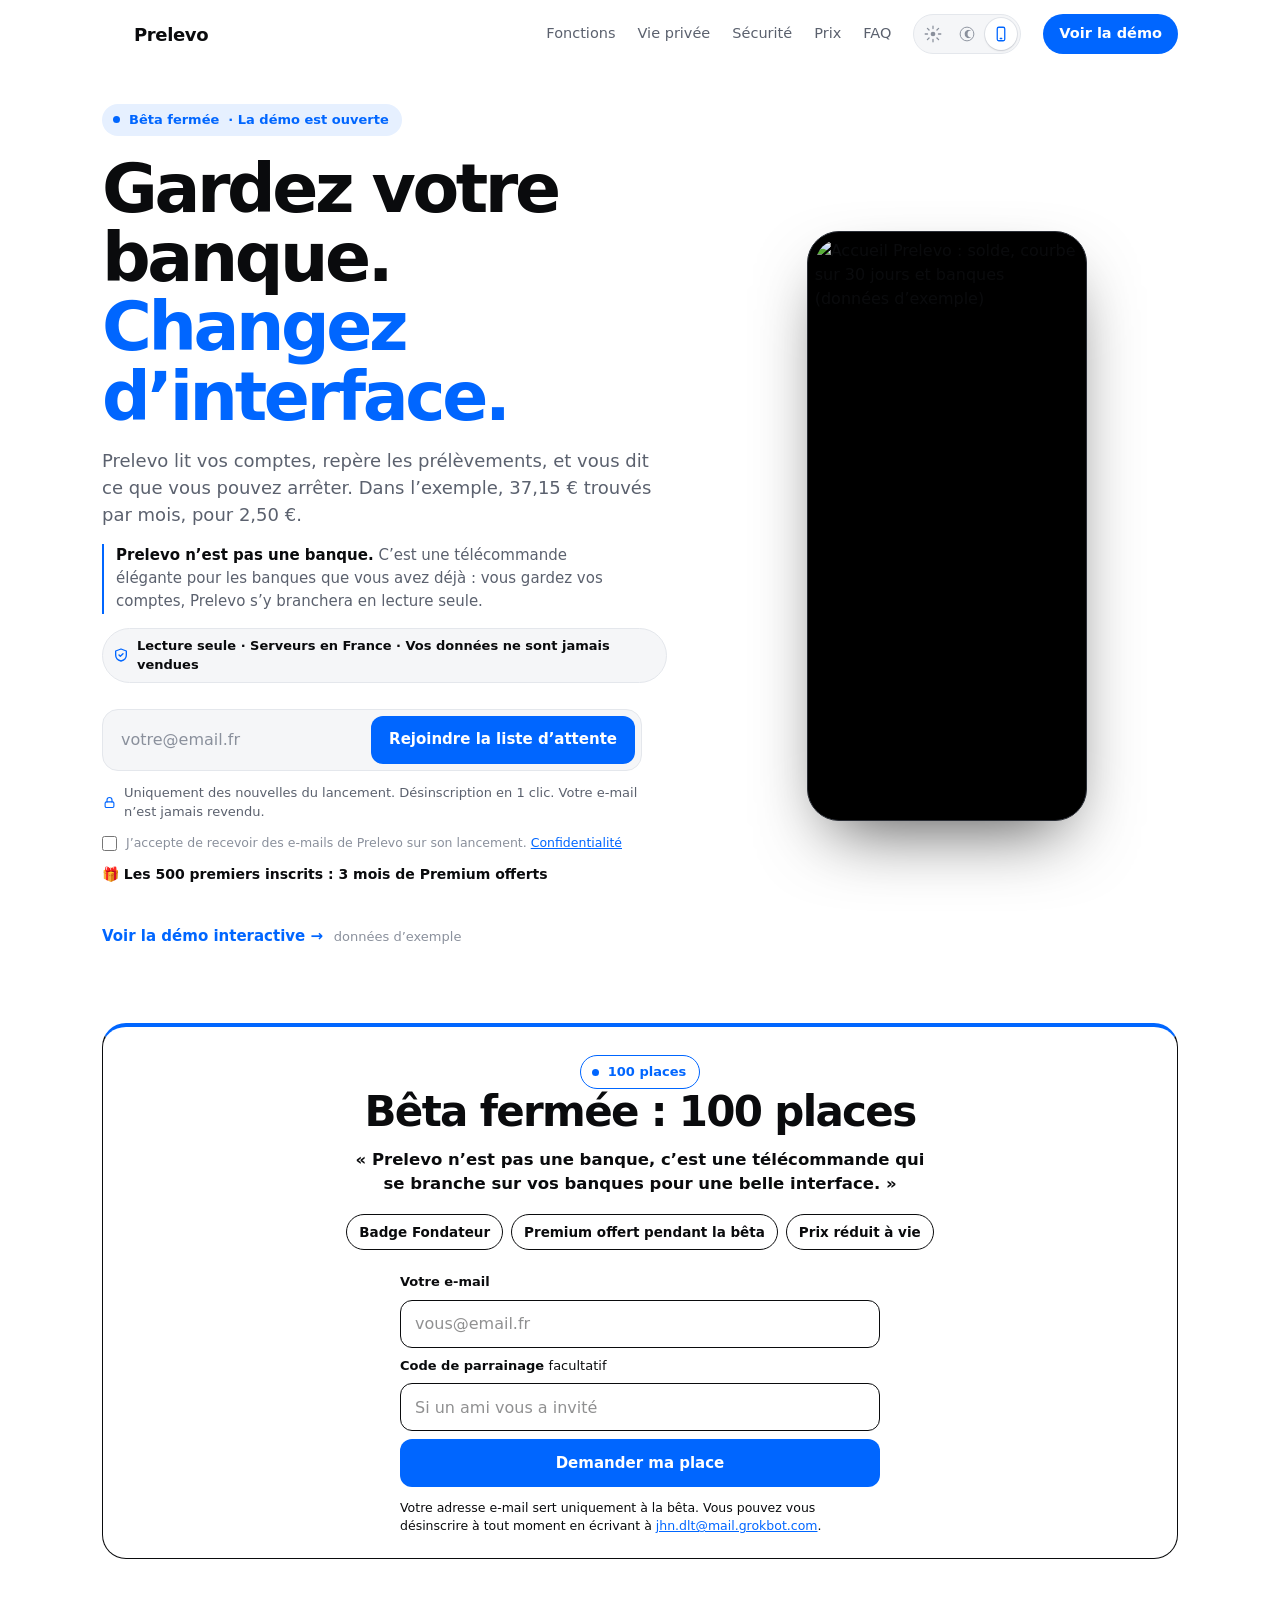
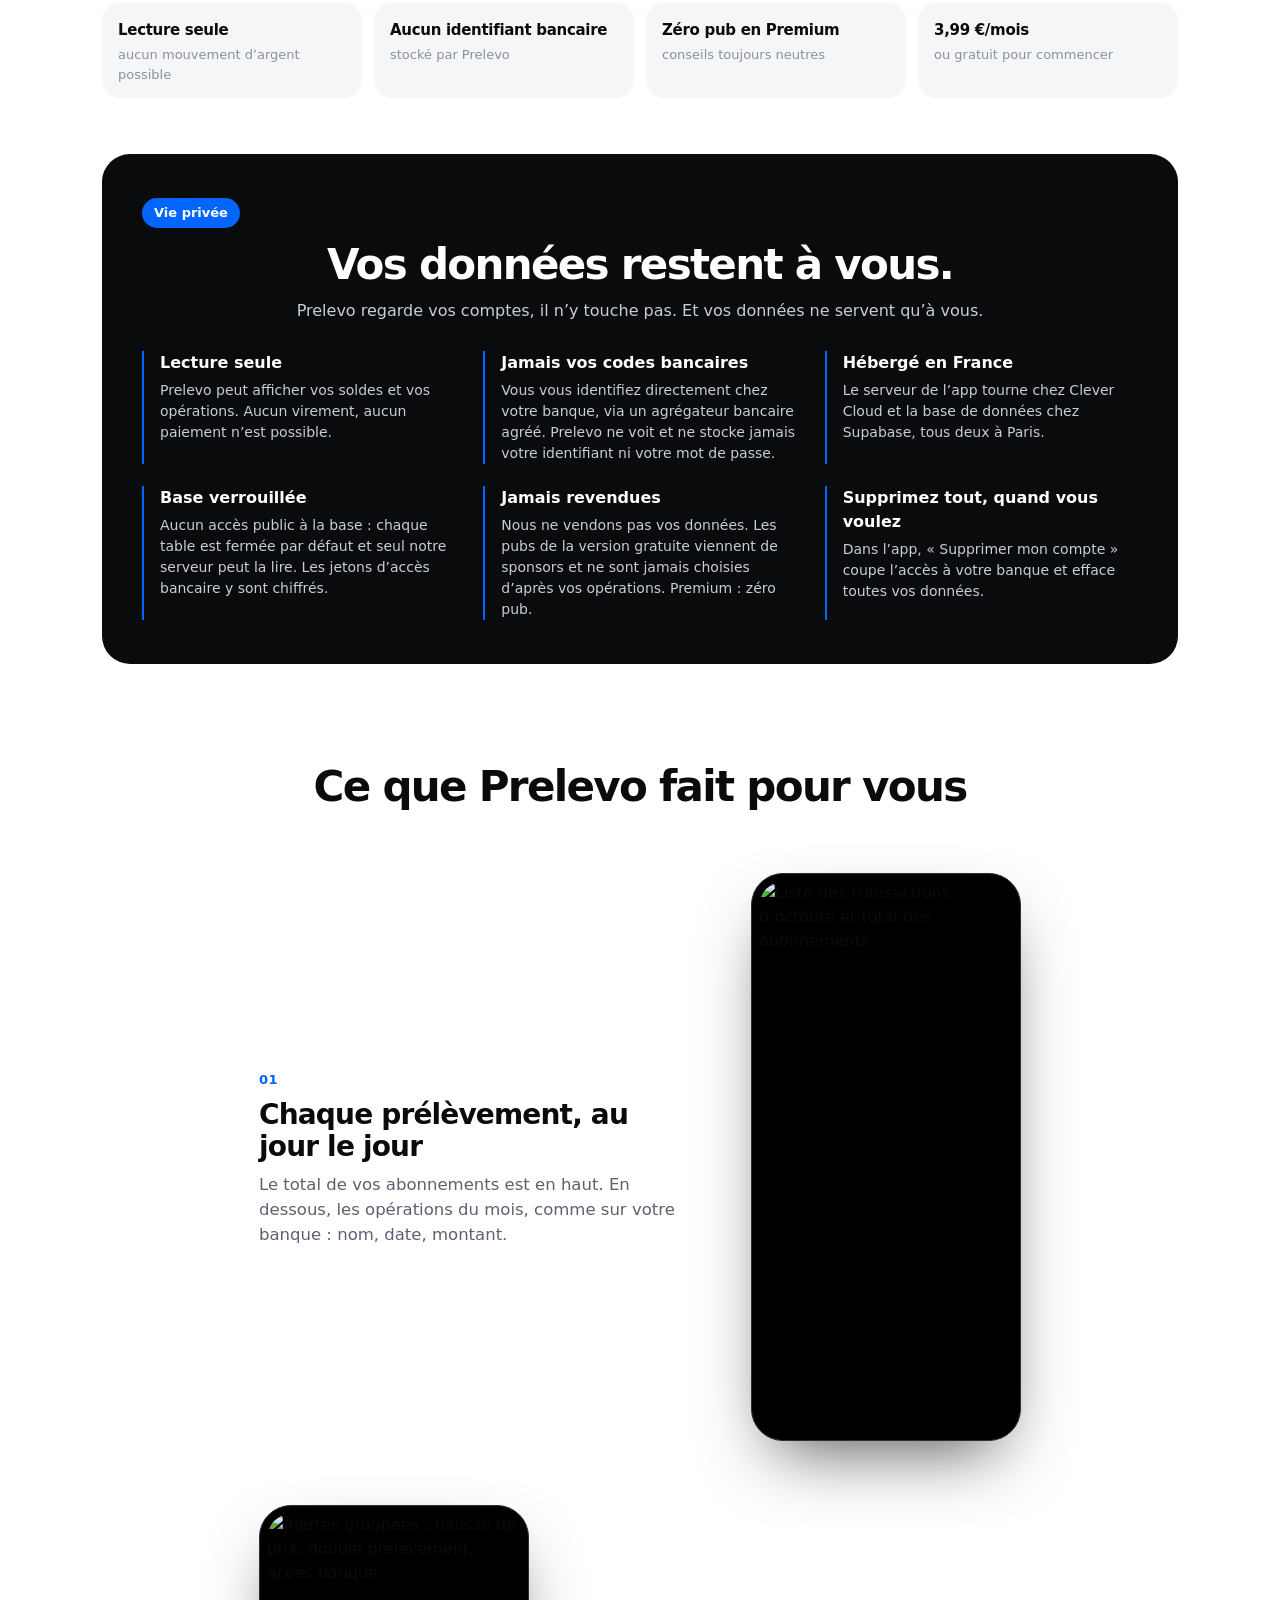
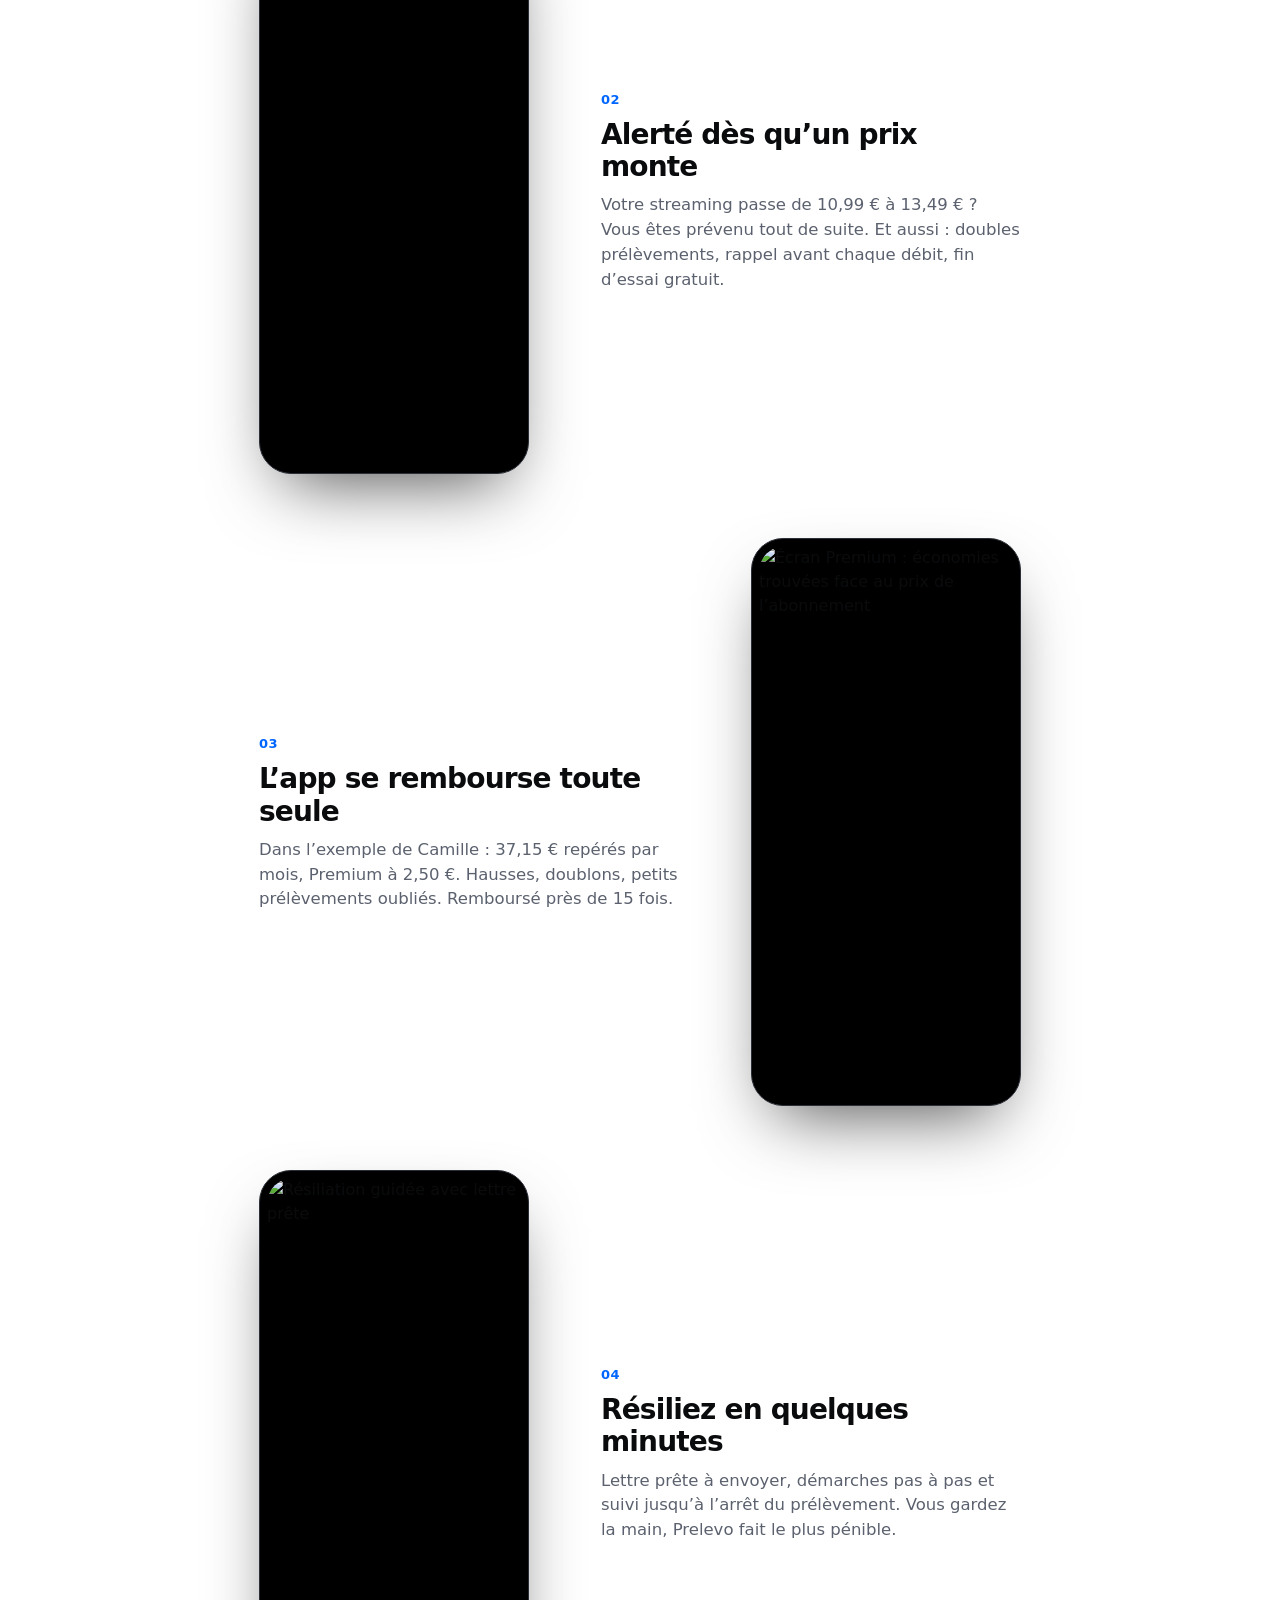
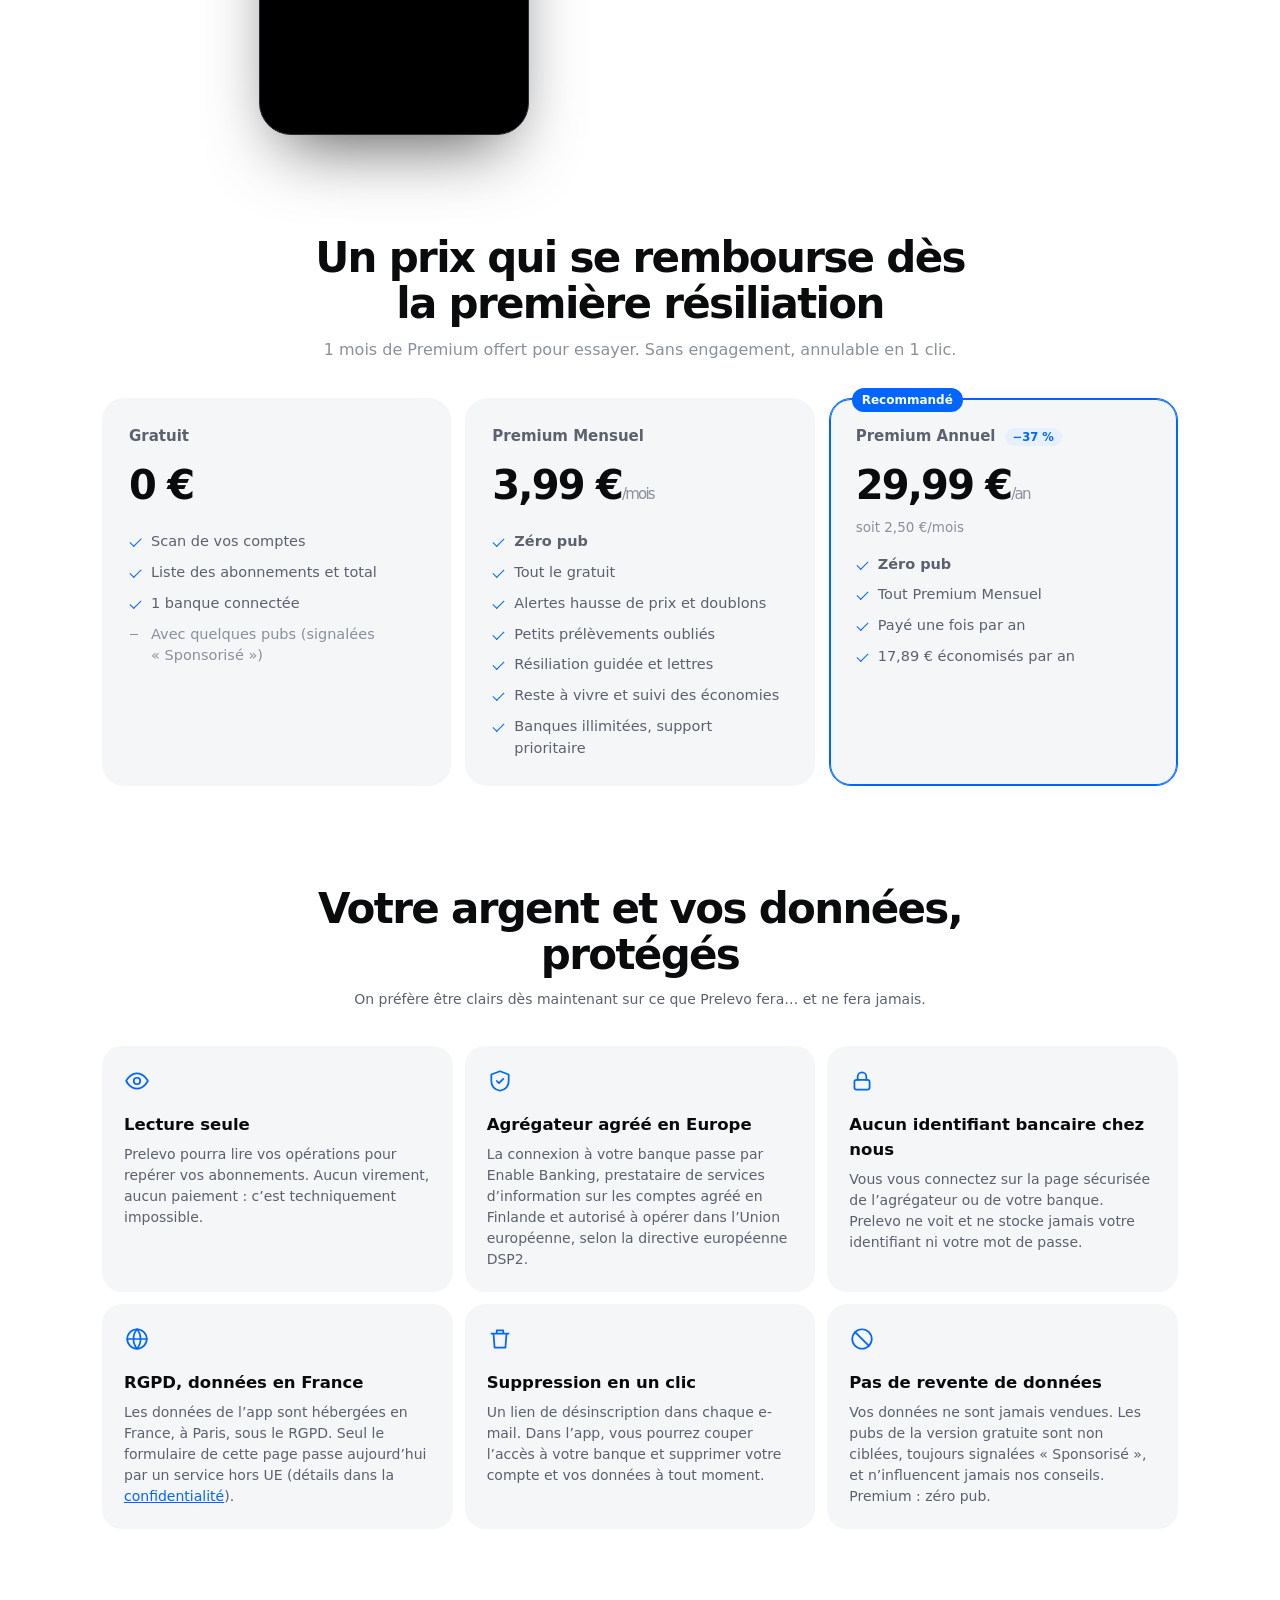
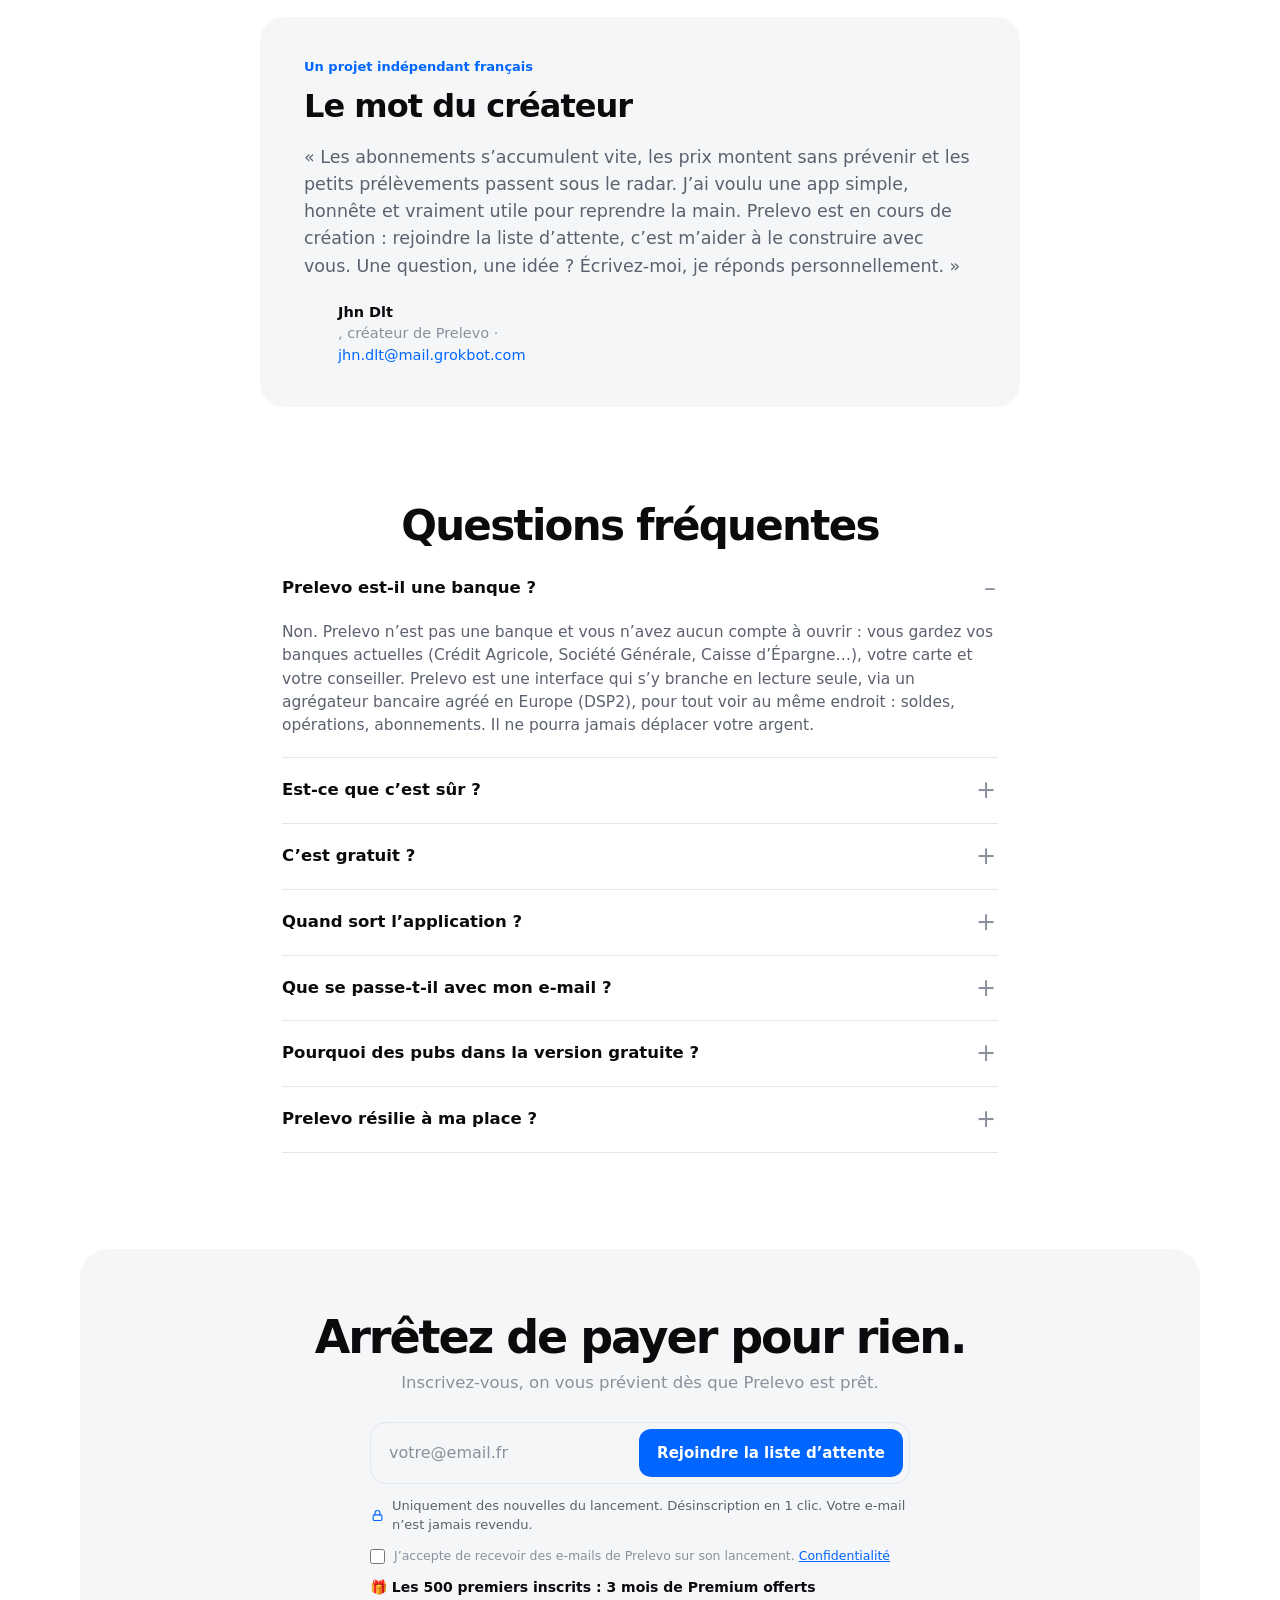
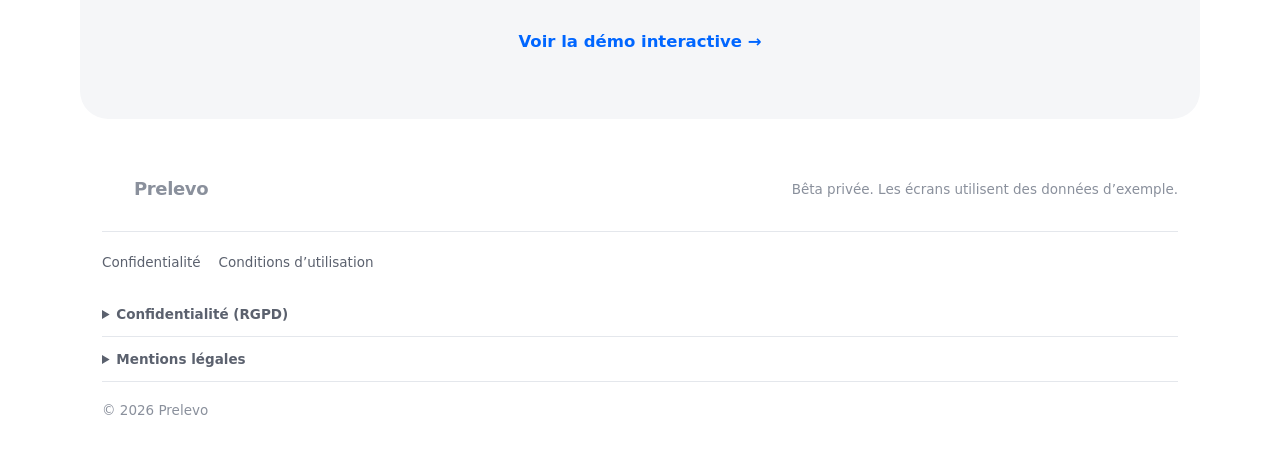
==== commit 9e356f4b: "Ajoute la bêta fermée : 100 places, avec parrainage. La page d’accueil inscrit un e-mail, lit ?ref=," ====
--- a/index.html
+++ b/index.html
@@ -35,7 +35,7 @@
   <link rel="icon" href="assets/favicon-32.png?v=85" sizes="32x32" type="image/png">
   <link rel="apple-touch-icon" href="assets/apple-touch-icon-180.png?v=85">
   <link rel="preload" href="assets/fonts/inter-latin.woff2" as="font" type="font/woff2" crossorigin>
-  <link rel="stylesheet" href="landing.css?v=12">
+  <link rel="stylesheet" href="landing.css?v=13">
 </head>
 <body>
 <header class="nav wrap">
@@ -52,7 +52,7 @@
 <main>
 <section class="hero wrap">
   <div class="hero-txt">
-    <p class="kicker"><span class="pulse"></span>Bêta privée<span class="k2"> · La démo est ouverte</span></p>
+    <p class="kicker"><span class="pulse"></span><a href="#beta">Bêta fermée</a><span class="k2"> · La démo est ouverte</span></p>
     <h1>Gardez votre banque.<br><span class="blue">Changez d’interface.</span></h1>
     <p class="lead">Prelevo lit vos comptes, repère les prélèvements, et vous dit ce que vous pouvez arrêter. Dans l’exemple, 37,15 € trouvés par mois, pour 2,50 €.</p>
     <p class="not-bank"><strong>Prelevo n’est pas une banque.</strong> C’est une télécommande élégante pour les banques que vous avez déjà : vous gardez vos comptes, Prelevo s’y branchera en lecture seule.</p>
@@ -75,6 +75,49 @@
   <div class="hero-phone"><div class="phone"><img src="assets/shots/dashboard.png" alt="Accueil Prelevo : solde, courbe sur 30 jours et banques (données d’exemple)" width="402" height="874" fetchpriority="high"></div></div>
 </section>
 
+<section id="beta" class="beta wrap" aria-labelledby="beta-title">
+  <div class="beta-card">
+    <div class="beta-intro">
+      <p class="kicker"><span class="pulse" aria-hidden="true"></span>100 places</p>
+      <h2 id="beta-title" class="h2">Bêta fermée : 100 places</h2>
+      <p class="beta-key">«&nbsp;Prelevo n’est pas une banque, c’est une télécommande qui se branche sur vos banques pour une belle interface.&nbsp;»</p>
+      <ul class="beta-perks">
+        <li>Badge Fondateur</li>
+        <li>Premium offert pendant la bêta</li>
+        <li>Prix réduit à vie</li>
+      </ul>
+    </div>
+    <form class="beta-form" novalidate>
+      <label for="beta-email">Votre e-mail</label>
+      <input id="beta-email" type="email" name="email" placeholder="vous@email.fr" autocomplete="email" inputmode="email" maxlength="254" required>
+      <label for="beta-ref">Code de parrainage <span>facultatif</span></label>
+      <input id="beta-ref" type="text" name="ref" placeholder="Si un ami vous a invité" autocomplete="off" autocapitalize="none" spellcheck="false" maxlength="8" inputmode="text">
+      <input class="hp" type="text" name="company" tabindex="-1" autocomplete="off" aria-hidden="true">
+      <button type="submit">Demander ma place</button>
+      <p class="beta-rgpd">Votre adresse e-mail sert uniquement à la bêta. Vous pouvez vous désinscrire à tout moment en écrivant à <a data-contact-link href="mailto:jhn.dlt@mail.grokbot.com"><span data-contact>jhn.dlt@mail.grokbot.com</span></a>.</p>
+      <p class="beta-msg" role="status" aria-live="polite"></p>
+    </form>
+    <div class="beta-done" hidden tabindex="-1">
+      <p class="beta-already" data-already hidden></p>
+      <p class="beta-place-label">Votre place</p>
+      <p class="beta-place" data-place></p>
+      <p class="beta-place-note" data-place-note></p>
+      <p class="beta-ref-note" data-ref-note hidden></p>
+      <p class="beta-link-label">Votre lien personnel</p>
+      <div class="beta-link-row">
+        <input type="text" readonly data-link value="" aria-label="Votre lien de parrainage">
+      </div>
+      <div class="beta-actions">
+        <button type="button" data-copy>Copier</button>
+        <button type="button" data-share>Partager</button>
+      </div>
+      <p class="beta-move">Chaque ami qui s’inscrit avec votre lien vous fait passer devant les personnes qui en ont invité moins.</p>
+      <p class="beta-msg" data-done-msg role="status" aria-live="polite"></p>
+      <button type="button" class="beta-refresh" data-refresh>Actualiser ma place</button>
+    </div>
+  </div>
+</section>
+
 <section class="strip wrap" aria-label="En bref">
   <div><b>Lecture seule</b><span>aucun mouvement d’argent possible</span></div>
   <div><b>Aucun identifiant bancaire</b><span>stocké par Prelevo</span></div>
@@ -155,8 +198,8 @@
   <details open><summary>Prelevo est-il une banque ?</summary><p>Non. Prelevo n’est pas une banque et vous n’avez aucun compte à ouvrir : vous gardez vos banques actuelles (Crédit Agricole, Société Générale, Caisse d’Épargne…), votre carte et votre conseiller. Prelevo est une interface qui s’y branche en lecture seule, via un agrégateur bancaire agréé en Europe (DSP2), pour tout voir au même endroit : soldes, opérations, abonnements. Il ne pourra jamais déplacer votre argent.</p></details>
   <details><summary>Est-ce que c’est sûr ?</summary><p>Oui, c’est notre priorité. La connexion bancaire passe par Enable Banking, agrégateur agréé en Europe (directive DSP2), en lecture seule : Prelevo ne pourra jamais déplacer votre argent, et ne verra jamais vos identifiants bancaires. Vous pourrez couper l’accès quand vous voulez.</p></details>
   <details><summary>C’est gratuit ?</summary><p>Oui, la version gratuite permet de scanner vos comptes et de voir tous vos abonnements avec le total, avec quelques pubs non ciblées (signalées « Sponsorisé »). Premium, à 3,99 €/mois ou 29,99 €/an, supprime les pubs et ajoute les alertes de hausse de prix, les petits prélèvements oubliés, la résiliation guidée et le reste à vivre. 1 mois de Premium offert pour essayer, et 3 mois offerts pour les 500 premiers inscrits.</p></details>
-  <details><summary>Quand sort l’application ?</summary><p>La <a href="app/?demo=1">démo</a> est déjà ouverte, avec des données d’exemple. La bêta privée, celle qui se branche sur une vraie banque, arrive ensuite : les inscrits sont prévenus en premier, sur iPhone et Android.</p></details>
-  <details><summary>Que se passe-t-il avec mon e-mail ?</summary><p>Il sert uniquement à vous prévenir du lancement et de votre offre d’inscrit. Pas de newsletter quotidienne, pas de revente, pas de partage avec des annonceurs. Vous pouvez vous désinscrire en 1 clic ou demander la suppression de votre adresse à tout moment.</p></details>
+  <details><summary>Quand sort l’application ?</summary><p>La <a href="app/?demo=1">démo</a> est déjà ouverte, avec des données d’exemple. La bêta qui se branche sur une vraie banque ouvre 100 places : <a href="#beta">vous pouvez demander la vôtre</a>. Les personnes inscrites sont prévenues en premier, sur iPhone et Android.</p></details>
+  <details><summary>Que se passe-t-il avec mon e-mail ?</summary><p>Il sert uniquement à vous prévenir du lancement et de votre offre d’inscrit. Pour la bêta fermée, votre adresse sert uniquement à la bêta. Pas de newsletter quotidienne, pas de revente, pas de partage avec des annonceurs. Vous pouvez vous désinscrire à tout moment, ou demander la suppression de votre adresse.</p></details>
   <details><summary>Pourquoi des pubs dans la version gratuite ?</summary><p>Elles financent la version gratuite. Elles sont contextuelles : pas de traceur publicitaire, pas de ciblage à partir de vos opérations, et vos données ne sont jamais transmises aux annonceurs. Les sponsors n’influencent jamais vos alertes ni nos conseils. Premium, c’est zéro pub.</p></details>
   <details><summary>Prelevo résilie à ma place ?</summary><p>Prelevo vous prépare tout : lettre de résiliation prête, démarches pas à pas et suivi jusqu’à l’arrêt du prélèvement. Vous validez et vous envoyez : vous gardez toujours la main.</p></details>
 </section>
@@ -194,7 +237,8 @@
     <p><b>Responsable du traitement :</b> <span data-publisher>Jhn Dlt</span> (particulier). Contact : <span data-contact>jhn.dlt@mail.grokbot.com</span>.</p>
     <p><b>Données collectées :</b> votre adresse e-mail, avec votre consentement (case à cocher), et la provenance de votre visite (paramètres du lien comme utm_source ou utm_campaign, et le site d’où vous venez) pour savoir quels canaux fonctionnent. Aucun cookie n’est utilisé pour cela.</p>
     <p><b>Finalité :</b> vous prévenir du lancement de Prelevo et de l’offre réservée aux inscrits. Votre e-mail n’est jamais vendu ni partagé à des fins commerciales.</p>
-    <p><b>Sous-traitant :</b> le formulaire est transmis par FormSubmit (formsubmit.co), qui envoie l’inscription par e-mail à l’éditeur. Ce service est situé hors de l’Union européenne : votre e-mail peut donc être transféré et traité hors UE.</p>
+    <p><b>Sous-traitant :</b> les formulaires de liste d’attente (haut et bas de page) sont transmis par FormSubmit (formsubmit.co), qui envoie l’inscription par e-mail à l’éditeur. Ce service est situé hors de l’Union européenne : votre e-mail peut donc être transféré et traité hors UE.</p>
+    <p><b>Bêta fermée :</b> le formulaire « Bêta fermée : 100 places » est distinct. Il enregistre uniquement votre adresse e-mail, et le code de parrainage si vous en indiquez un, dans la base Supabase à Paris. Cette adresse sert uniquement à la bêta. Vous pouvez vous désinscrire à tout moment en écrivant à <span data-contact>jhn.dlt@mail.grokbot.com</span>.</p>
     <p><b>Conservation :</b> jusqu’au lancement, puis 12 mois maximum, ou jusqu’à votre désinscription si elle intervient avant.</p>
     <p><b>Vos droits :</b> accès, rectification, suppression et retrait du consentement à tout moment, en écrivant à <span data-contact>jhn.dlt@mail.grokbot.com</span>. Vous pouvez aussi introduire une réclamation auprès de la CNIL (<a href="https://www.cnil.fr/fr/plaintes" rel="noopener">cnil.fr</a>).</p>
     <p><b>Publicité :</b> ce site n’affiche aucune publicité. Dans l’application, la version gratuite affichera des publicités contextuelles, sans traceur publicitaire ni ciblage : vos données bancaires et votre e-mail ne sont jamais transmis aux annonceurs. Premium est sans publicité.</p>
@@ -208,7 +252,7 @@
   </details>
   <p class="copy">© 2026 Prelevo</p>
 </footer>
-<script src="config.js"></script>
-<script src="landing.js" defer></script>
+<script src="config.js?v=2"></script>
+<script src="landing.js?v=2" defer></script>
 </body>
 </html>
--- a/landing.css
+++ b/landing.css
@@ -31,6 +31,8 @@
 .btn-sm:hover{background:#0052CC}
 .hero{display:grid;grid-template-columns:1.1fr .9fr;gap:48px;align-items:center;padding-top:36px;padding-bottom:72px}
 .kicker{display:inline-flex;align-items:center;gap:9px;font-size:13px;font-weight:550;color:var(--accent-d);background:var(--tint);border-radius:99px;padding:6px 13px 6px 11px}
+.kicker a{color:inherit;text-decoration:none}
+.kicker a:hover{text-decoration:underline}
 .pulse{width:7px;height:7px;border-radius:50%;background:var(--accent);box-shadow:0 0 0 0 rgba(77,148,255,.55);animation:pu 2s infinite}
 @keyframes pu{70%{box-shadow:0 0 0 8px rgba(77,148,255,0)}100%{box-shadow:0 0 0 0 rgba(77,148,255,0)}}
 h1{font-size:clamp(42px,6vw,68px);line-height:1.02;letter-spacing:-.05em;font-weight:680;margin:18px 0 16px}
@@ -178,6 +180,57 @@
 .legal-back:hover{color:var(--ink)}
 @media (prefers-reduced-motion:reduce){.pulse{animation:none}html{scroll-behavior:auto}}
 
+/* Bêta fermée — noir, blanc, #0066FF */
+.beta{scroll-margin-top:84px;padding-top:4px;padding-bottom:36px}
+.beta-card{background:#fff;color:#0A0B0D;border:1px solid #0A0B0D;border-top:4px solid #0066FF;border-radius:24px;padding:28px 22px 22px}
+:root[data-theme="dark"] .beta-card{background:#0A0B0D;color:#fff;border-color:#fff;border-top-color:#0066FF}
+.beta-intro{text-align:center}
+.beta-card .kicker{color:#0066FF;background:transparent;border:1px solid #0066FF}
+.beta-card .h2{max-width:none;color:inherit}
+.beta-key{max-width:36em;margin:14px auto 0;font-size:16.5px;line-height:1.45;font-weight:550}
+.beta-perks{list-style:none;display:flex;flex-wrap:wrap;justify-content:center;gap:8px;margin:18px 0 0;padding:0}
+.beta-perks li{border:1px solid #0A0B0D;border-radius:99px;padding:7px 12px;font-size:13.5px;font-weight:650}
+:root[data-theme="dark"] .beta-perks li{border-color:#fff}
+.beta-form{display:grid;gap:8px;margin-top:22px;text-align:left;max-width:480px;margin-left:auto;margin-right:auto}
+.beta-form label{font-size:13px;font-weight:650}
+.beta-form label span{font-weight:500}
+.beta-form input[name=email],.beta-form input[name=ref],.beta-link-row input{width:100%;height:48px;border:1px solid #0A0B0D;border-radius:12px;background:#fff;color:#0A0B0D;font:inherit;font-size:16px;padding:0 14px;outline:0}
+:root[data-theme="dark"] .beta-form input[name=email],:root[data-theme="dark"] .beta-form input[name=ref],:root[data-theme="dark"] .beta-link-row input{background:#0A0B0D;color:#fff;border-color:#fff}
+.beta-form input::placeholder{color:#0A0B0D;opacity:.45}
+:root[data-theme="dark"] .beta-form input::placeholder{color:#fff}
+.beta-form input:focus,.beta-link-row input:focus{border-color:#0066FF;box-shadow:0 0 0 4px rgba(0,102,255,.22)}
+.beta-card .hp{position:absolute;left:-9999px;height:0;width:0;opacity:0;border:0;padding:0}
+.beta-form button{border:0;height:48px;border-radius:12px;background:#0066FF;color:#fff;font:inherit;font-weight:650;font-size:15px;cursor:pointer}
+.beta-form button:hover{background:#0066FF}
+.beta-form button[disabled]{opacity:.6;cursor:default}
+.beta-rgpd{font-size:12.5px;line-height:1.45;margin-top:4px}
+.beta-rgpd a{color:#0066FF}
+.beta-msg{font-size:14px;font-weight:650}
+.beta-msg:empty{display:none}
+.beta-msg.err{color:inherit}
+.beta-card.is-done .beta-form,.beta-card.is-done .beta-perks{display:none}
+.beta-done{margin-top:18px;text-align:center;outline:0}
+.beta-done[hidden]{display:none}
+.beta-already,.beta-ref-note,.beta-place-note,.beta-move{font-size:14.5px;line-height:1.45;margin-top:8px}
+.beta-place-label,.beta-link-label{font-size:13px;font-weight:650;margin-top:14px}
+.beta-place{font-size:64px;line-height:1;font-weight:680;letter-spacing:-.05em;color:#0066FF;margin-top:2px}
+.beta-link-row{margin-top:8px}
+.beta-link-row input{text-overflow:ellipsis}
+.beta-actions{display:flex;gap:8px;margin-top:10px}
+.beta-actions button{flex:1;height:48px;border-radius:12px;font:inherit;font-weight:650;font-size:15px;cursor:pointer}
+.beta-actions [data-copy]{border:0;background:#0066FF;color:#fff}
+.beta-actions [data-copy]:hover{background:#0066FF}
+.beta-actions [data-share]{background:#fff;color:#0A0B0D;border:1px solid #0A0B0D}
+:root[data-theme="dark"] .beta-actions [data-share]{background:#0A0B0D;color:#fff;border-color:#fff}
+.beta-refresh{margin-top:8px;border:0;background:transparent;color:#0066FF;font:inherit;font-weight:650;font-size:14.5px;min-height:44px;cursor:pointer;padding:0 8px}
+.beta-card :focus-visible{outline:2px solid #0066FF;outline-offset:2px}
+@media (max-width:560px){
+  .beta-card{padding:22px 16px 16px;border-radius:20px}
+  .beta-card .h2{font-size:28px}
+  .beta-key{font-size:15.5px}
+  .beta-place{font-size:56px}
+}
+
 /* Vie privée */
 .priv-badge{display:inline-flex;align-items:center;gap:8px;margin-top:14px;font-size:13px;font-weight:600;color:var(--ink);background:var(--soft);border:1px solid var(--line);border-radius:99px;padding:7px 13px 7px 10px}
 .priv-badge svg{width:16px;height:16px;flex:none;fill:none;stroke:var(--accent-d);stroke-width:2;stroke-linecap:round;stroke-linejoin:round}
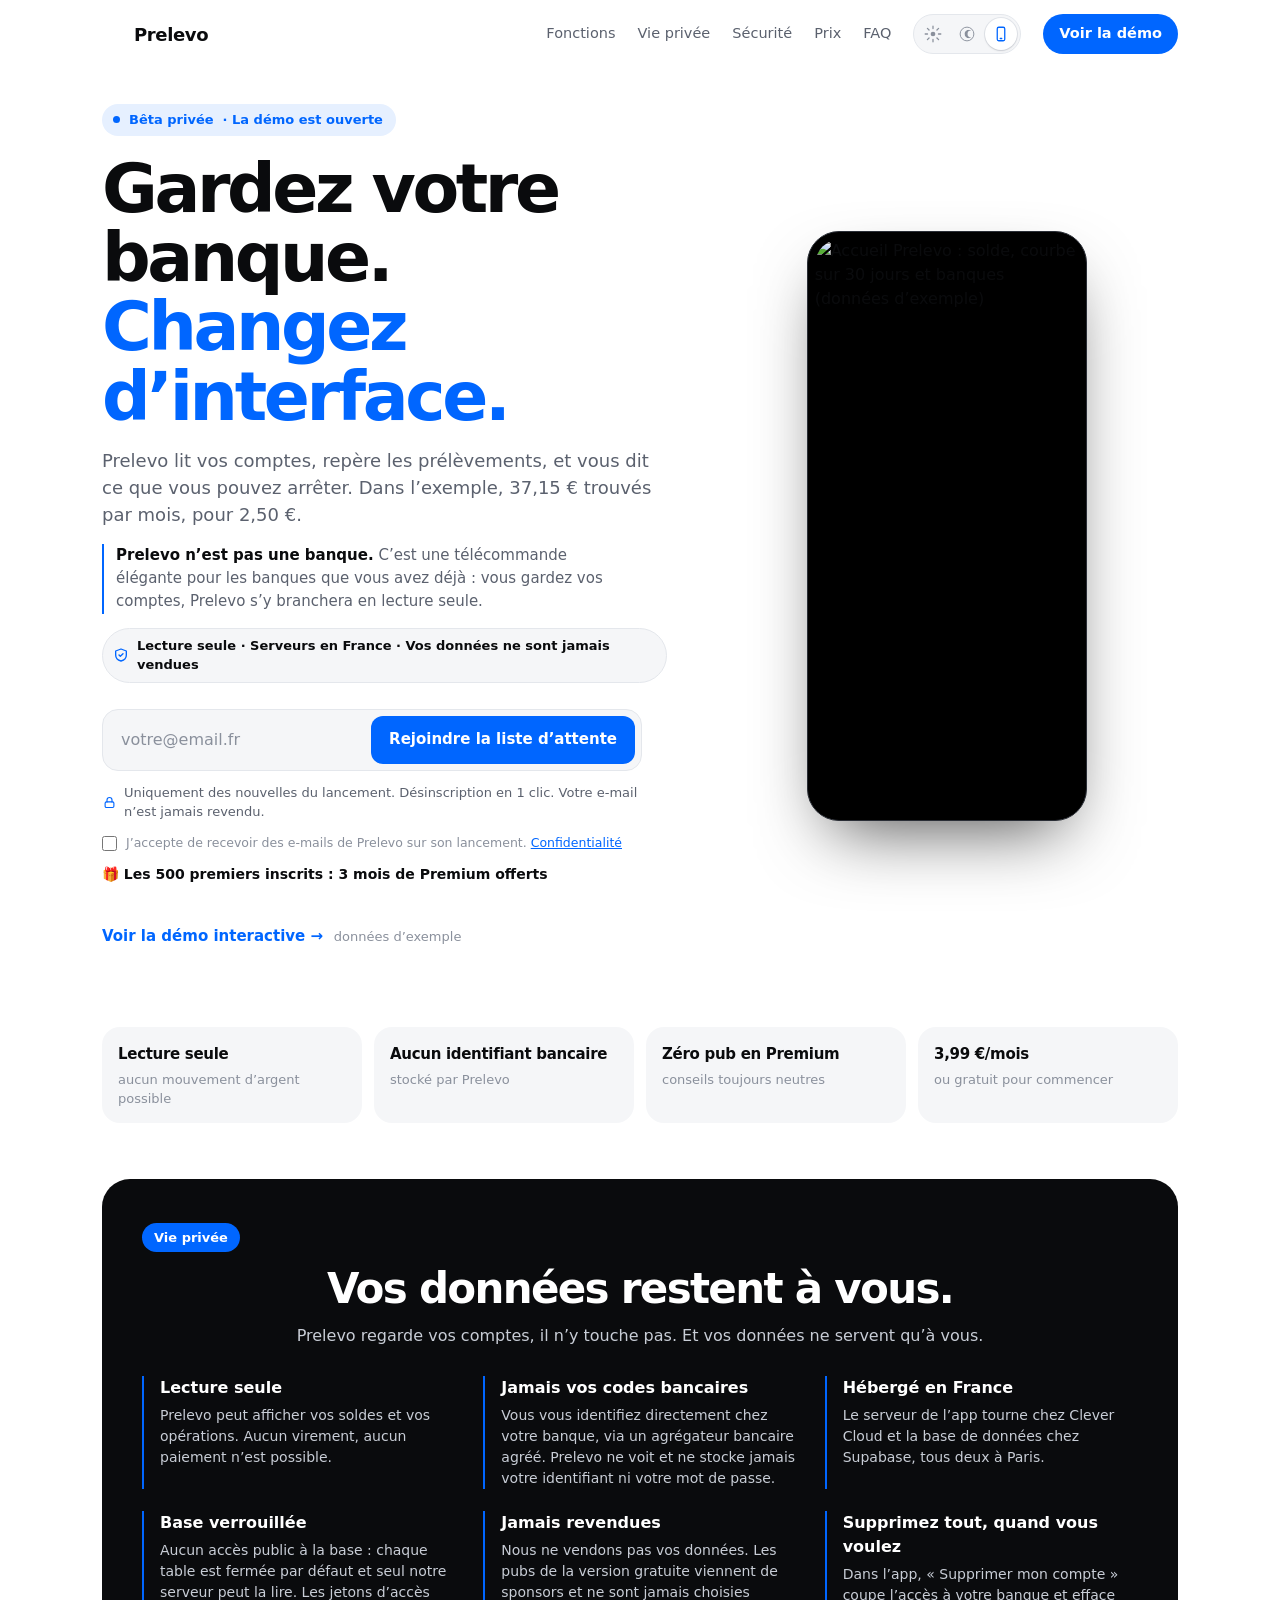
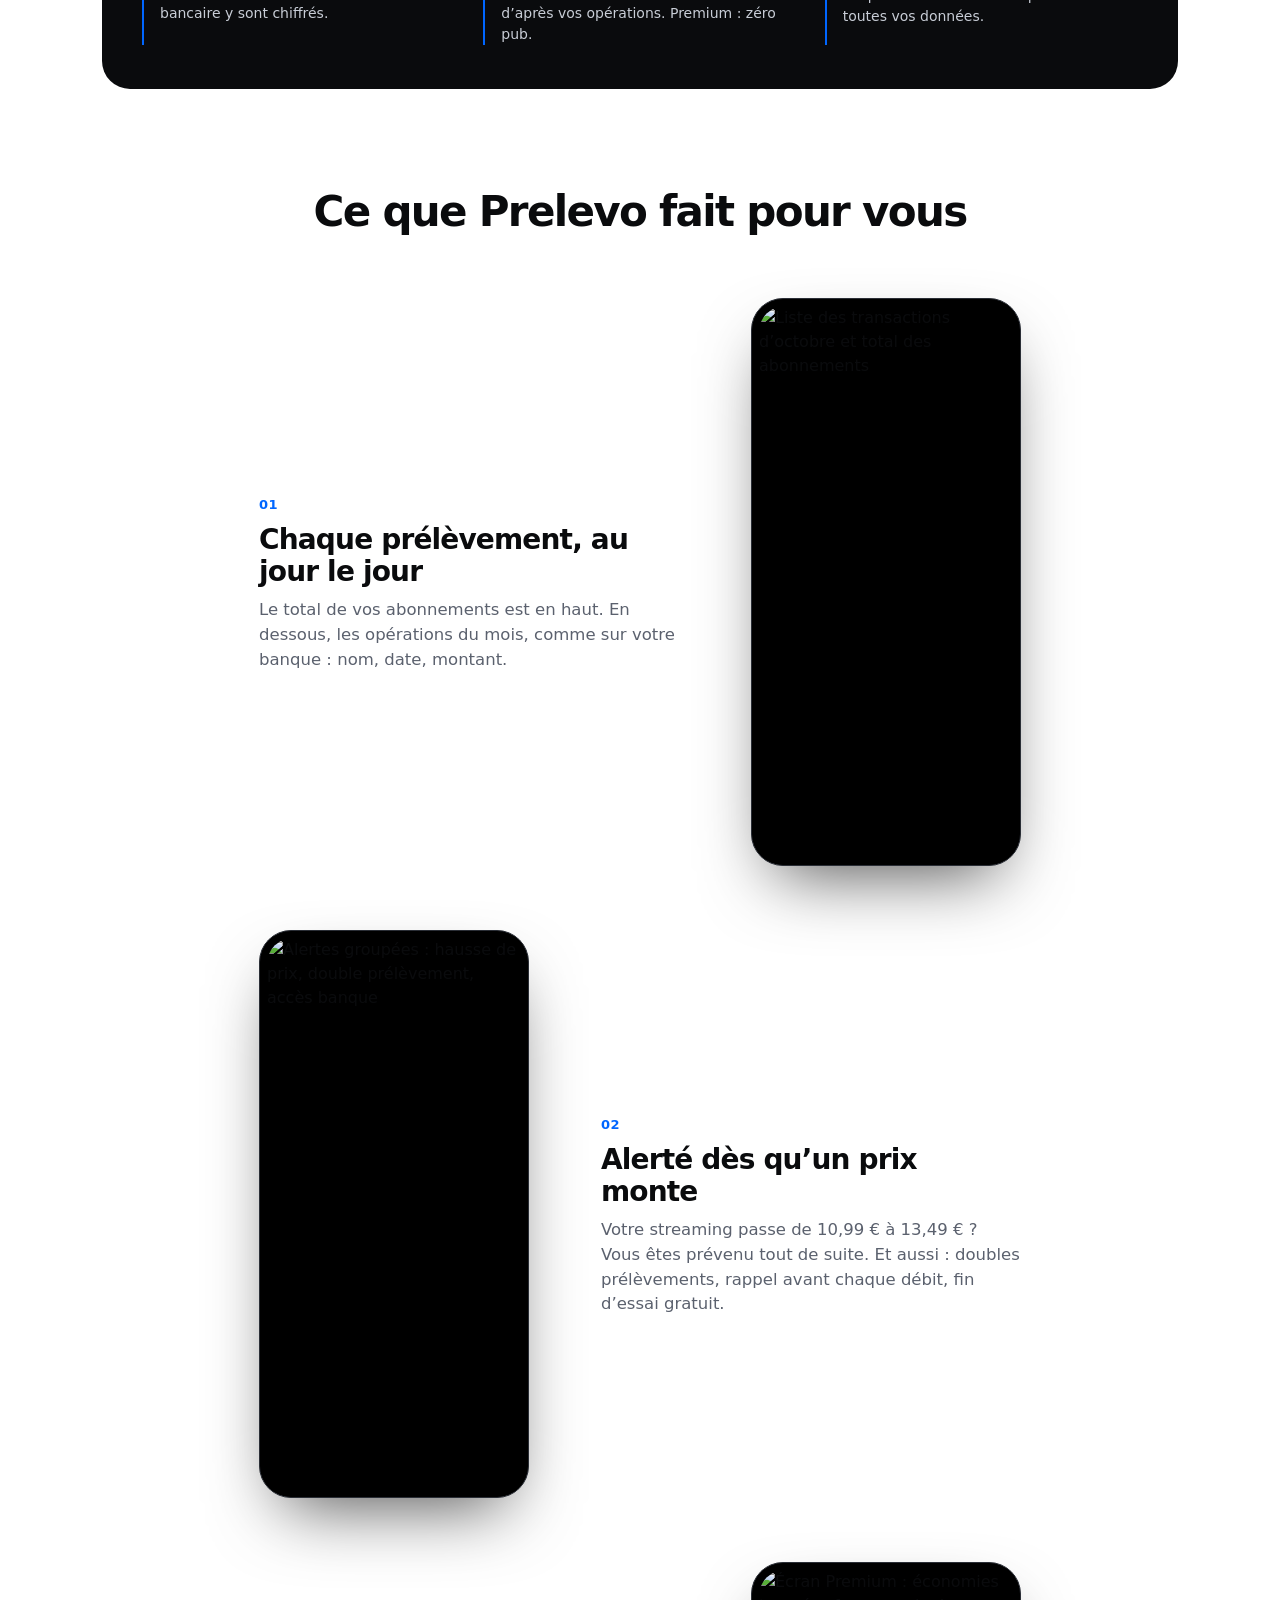
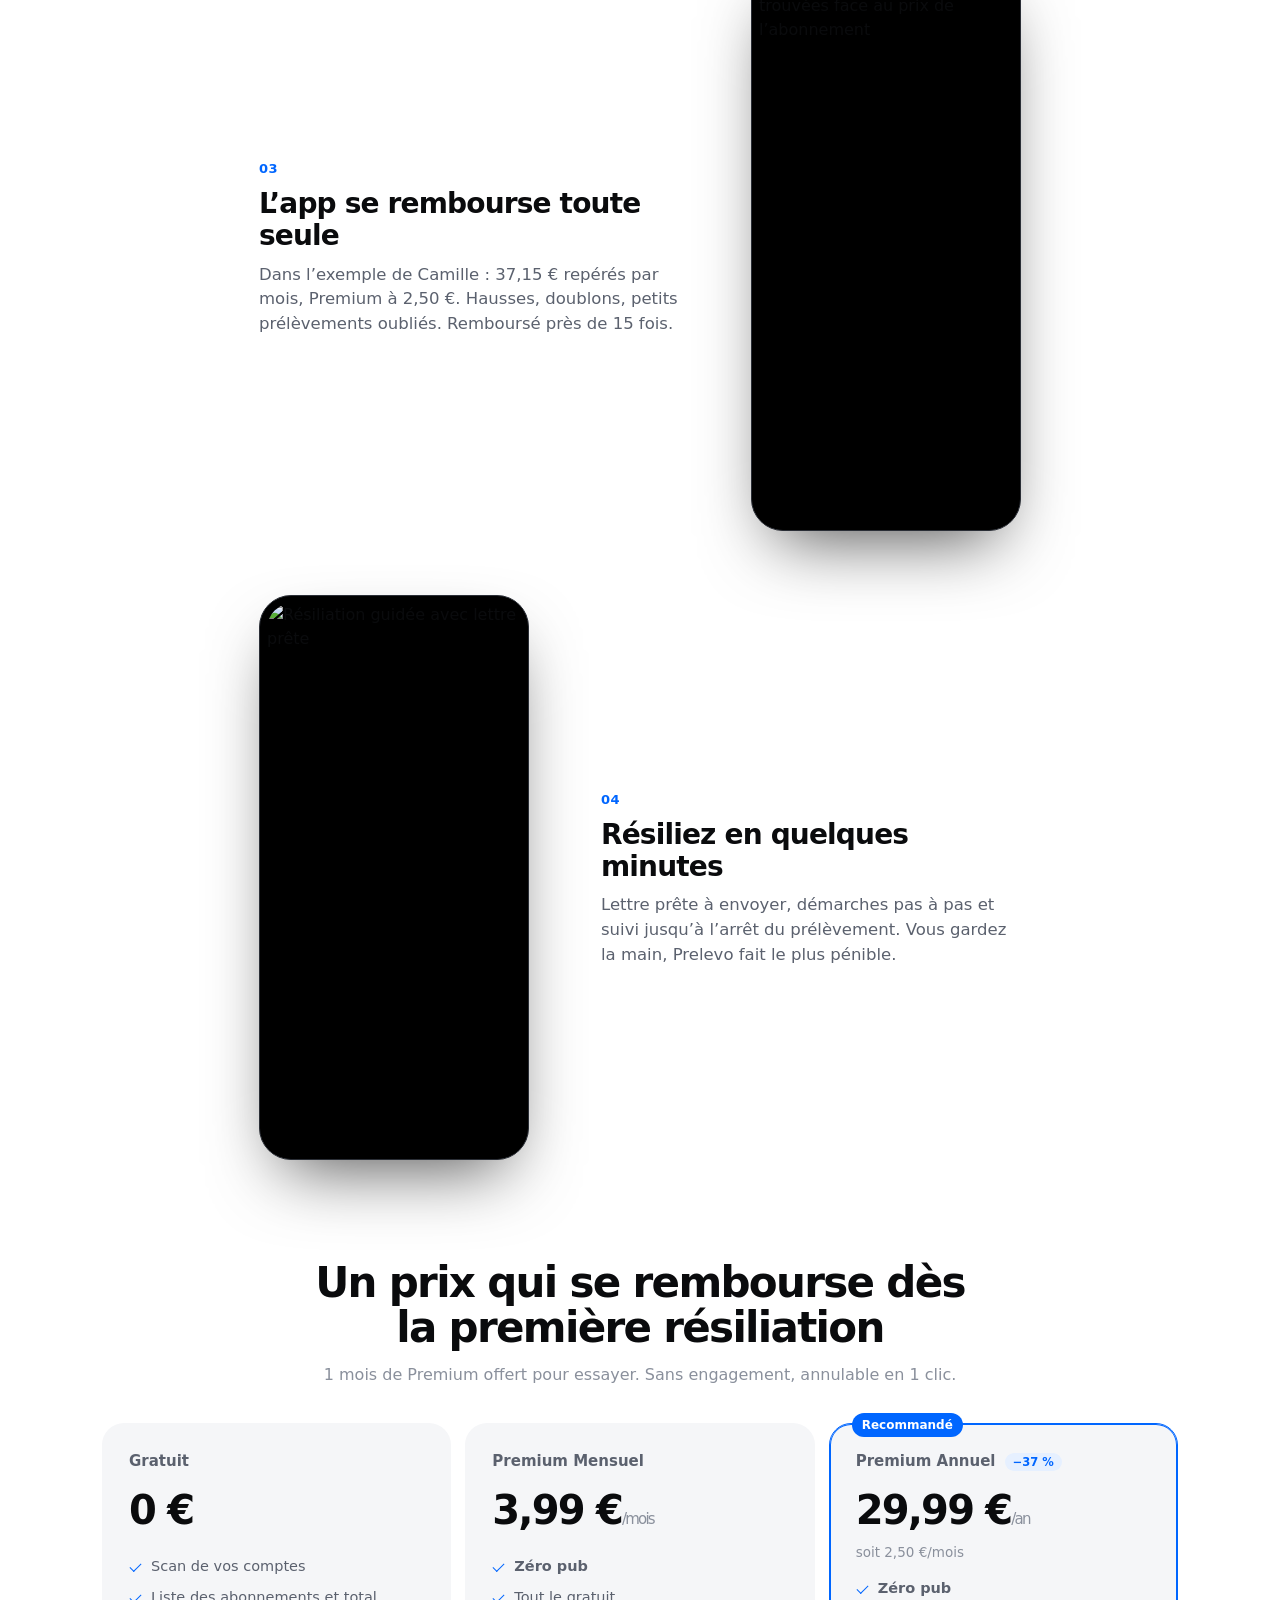
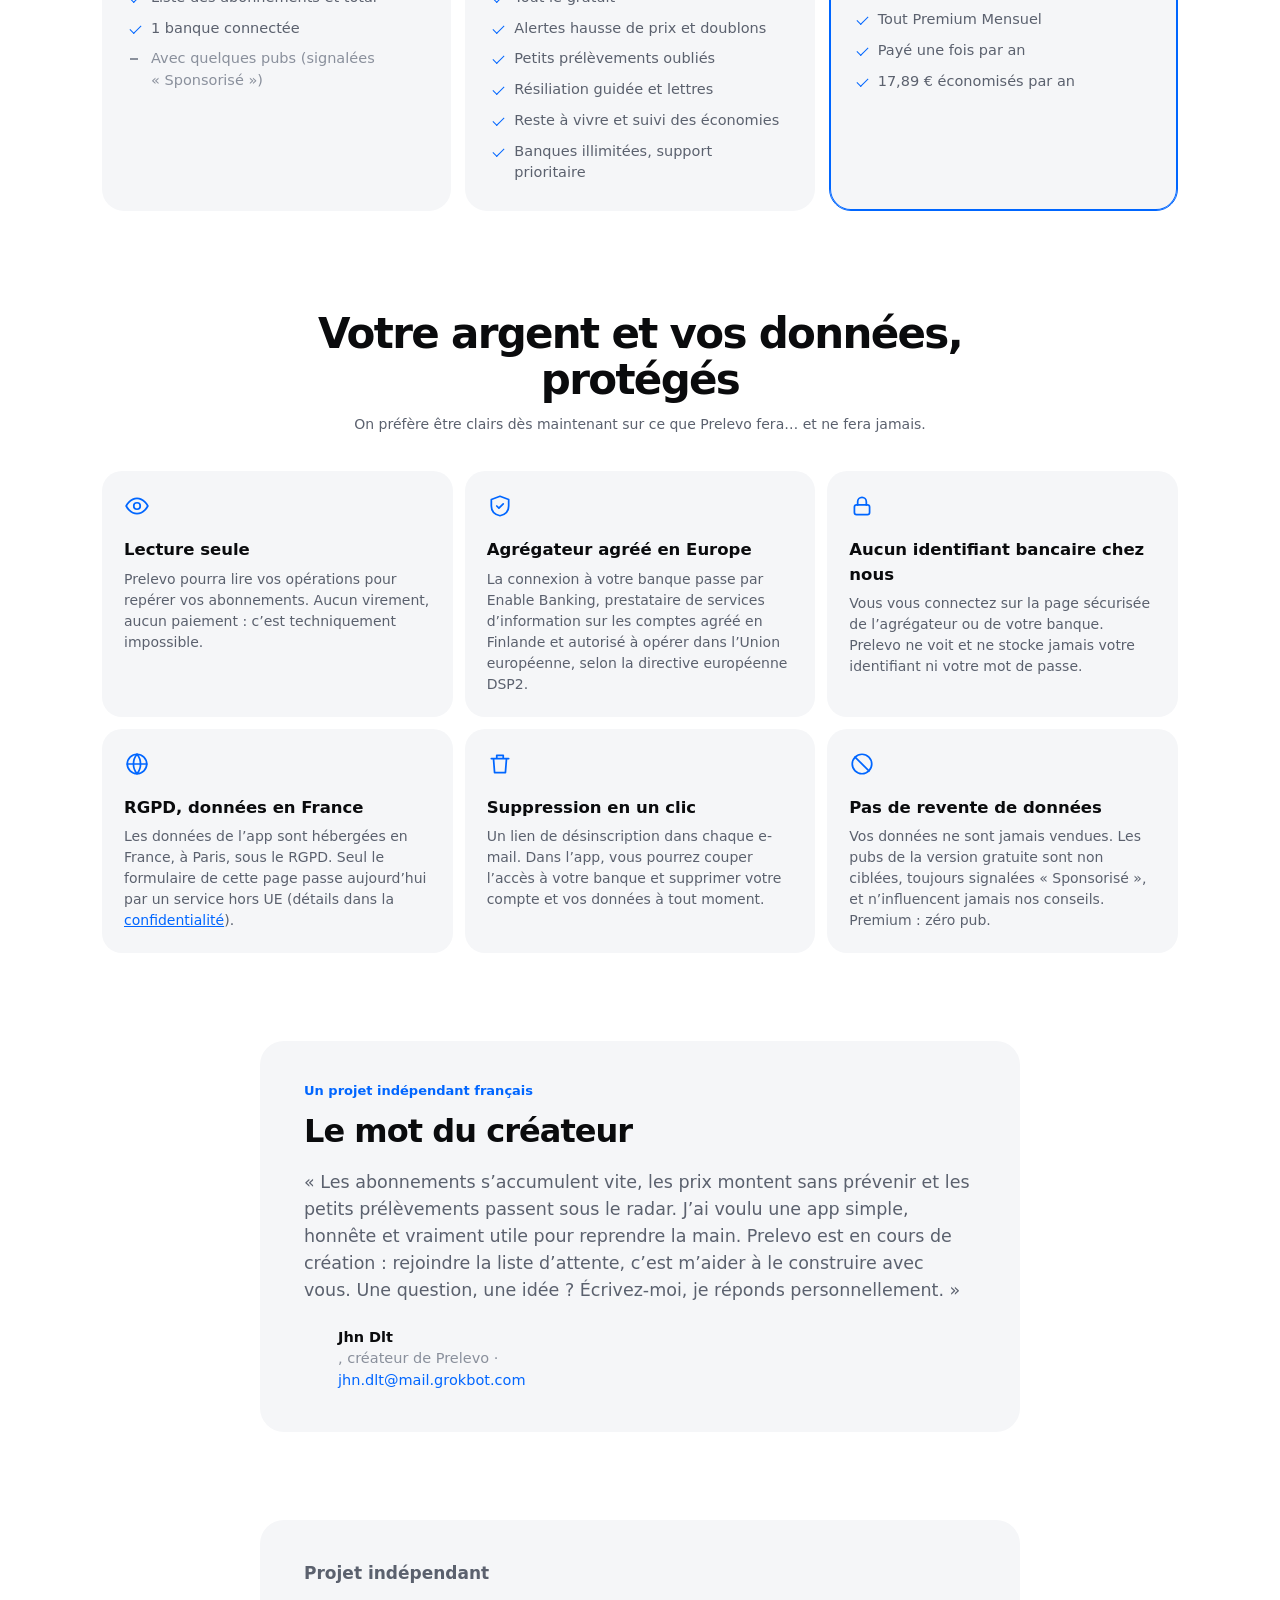
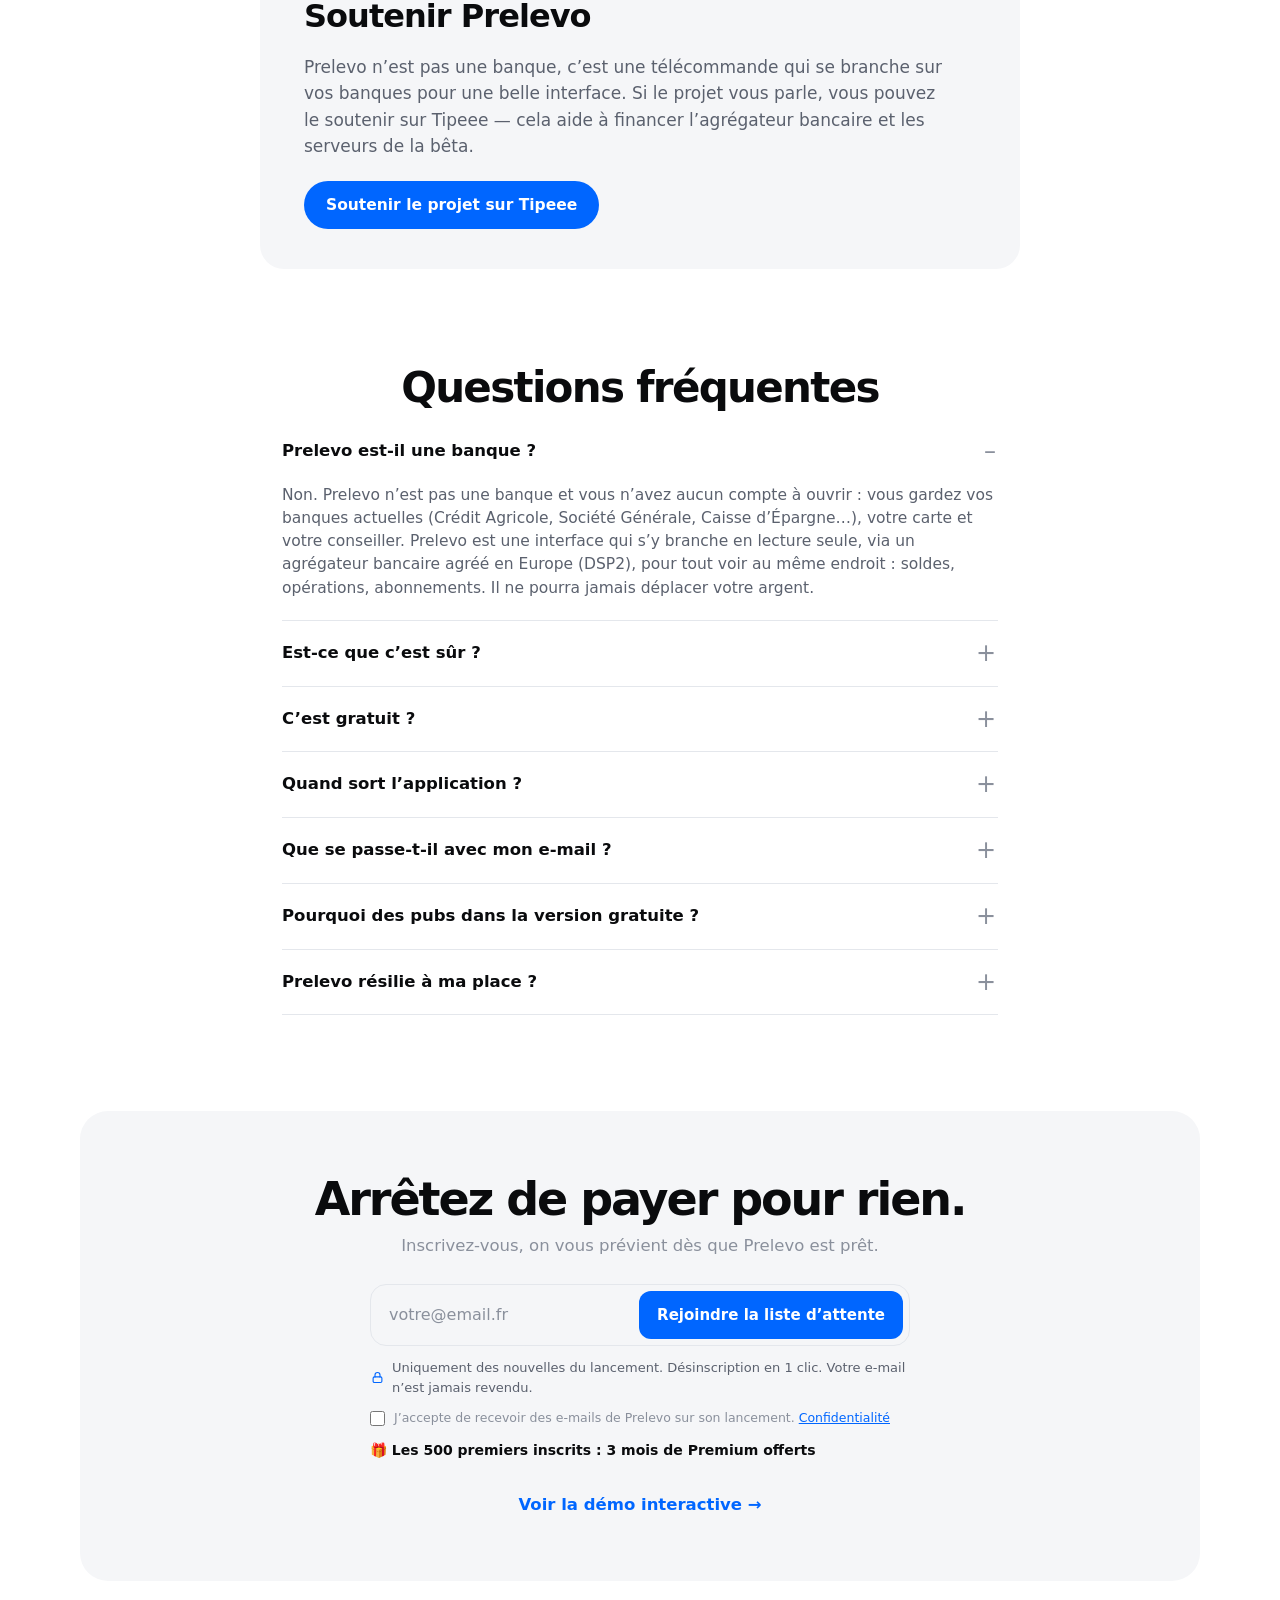
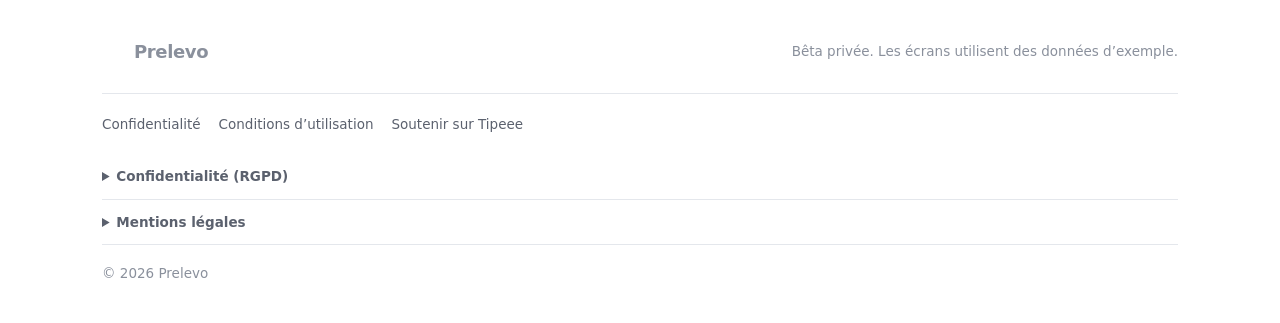
==== commit e76ce41a: "Ajoute le lien de soutien Tipeee sur la landing et dans l’app Section « Soutenir Prelevo » + lien pi" ====
--- a/index.html
+++ b/index.html
@@ -52,7 +52,7 @@
 <main>
 <section class="hero wrap">
   <div class="hero-txt">
-    <p class="kicker"><span class="pulse"></span><a href="#beta">Bêta fermée</a><span class="k2"> · La démo est ouverte</span></p>
+    <p class="kicker"><span class="pulse"></span>Bêta privée<span class="k2"> · La démo est ouverte</span></p>
     <h1>Gardez votre banque.<br><span class="blue">Changez d’interface.</span></h1>
     <p class="lead">Prelevo lit vos comptes, repère les prélèvements, et vous dit ce que vous pouvez arrêter. Dans l’exemple, 37,15 € trouvés par mois, pour 2,50 €.</p>
     <p class="not-bank"><strong>Prelevo n’est pas une banque.</strong> C’est une télécommande élégante pour les banques que vous avez déjà : vous gardez vos comptes, Prelevo s’y branchera en lecture seule.</p>
@@ -75,49 +75,6 @@
   <div class="hero-phone"><div class="phone"><img src="assets/shots/dashboard.png" alt="Accueil Prelevo : solde, courbe sur 30 jours et banques (données d’exemple)" width="402" height="874" fetchpriority="high"></div></div>
 </section>
 
-<section id="beta" class="beta wrap" aria-labelledby="beta-title">
-  <div class="beta-card">
-    <div class="beta-intro">
-      <p class="kicker"><span class="pulse" aria-hidden="true"></span>100 places</p>
-      <h2 id="beta-title" class="h2">Bêta fermée : 100 places</h2>
-      <p class="beta-key">«&nbsp;Prelevo n’est pas une banque, c’est une télécommande qui se branche sur vos banques pour une belle interface.&nbsp;»</p>
-      <ul class="beta-perks">
-        <li>Badge Fondateur</li>
-        <li>Premium offert pendant la bêta</li>
-        <li>Prix réduit à vie</li>
-      </ul>
-    </div>
-    <form class="beta-form" novalidate>
-      <label for="beta-email">Votre e-mail</label>
-      <input id="beta-email" type="email" name="email" placeholder="vous@email.fr" autocomplete="email" inputmode="email" maxlength="254" required>
-      <label for="beta-ref">Code de parrainage <span>facultatif</span></label>
-      <input id="beta-ref" type="text" name="ref" placeholder="Si un ami vous a invité" autocomplete="off" autocapitalize="none" spellcheck="false" maxlength="8" inputmode="text">
-      <input class="hp" type="text" name="company" tabindex="-1" autocomplete="off" aria-hidden="true">
-      <button type="submit">Demander ma place</button>
-      <p class="beta-rgpd">Votre adresse e-mail sert uniquement à la bêta. Vous pouvez vous désinscrire à tout moment en écrivant à <a data-contact-link href="mailto:jhn.dlt@mail.grokbot.com"><span data-contact>jhn.dlt@mail.grokbot.com</span></a>.</p>
-      <p class="beta-msg" role="status" aria-live="polite"></p>
-    </form>
-    <div class="beta-done" hidden tabindex="-1">
-      <p class="beta-already" data-already hidden></p>
-      <p class="beta-place-label">Votre place</p>
-      <p class="beta-place" data-place></p>
-      <p class="beta-place-note" data-place-note></p>
-      <p class="beta-ref-note" data-ref-note hidden></p>
-      <p class="beta-link-label">Votre lien personnel</p>
-      <div class="beta-link-row">
-        <input type="text" readonly data-link value="" aria-label="Votre lien de parrainage">
-      </div>
-      <div class="beta-actions">
-        <button type="button" data-copy>Copier</button>
-        <button type="button" data-share>Partager</button>
-      </div>
-      <p class="beta-move">Chaque ami qui s’inscrit avec votre lien vous fait passer devant les personnes qui en ont invité moins.</p>
-      <p class="beta-msg" data-done-msg role="status" aria-live="polite"></p>
-      <button type="button" class="beta-refresh" data-refresh>Actualiser ma place</button>
-    </div>
-  </div>
-</section>
-
 <section class="strip wrap" aria-label="En bref">
   <div><b>Lecture seule</b><span>aucun mouvement d’argent possible</span></div>
   <div><b>Aucun identifiant bancaire</b><span>stocké par Prelevo</span></div>
@@ -193,13 +150,23 @@
   </div>
 </section>
 
+
+<section id="soutenir" class="support wrap" aria-labelledby="support-h">
+  <div class="support-card">
+    <p class="kicker-s">Projet indépendant</p>
+    <h2 id="support-h">Soutenir Prelevo</h2>
+    <p>Prelevo n’est pas une banque, c’est une télécommande qui se branche sur vos banques pour une belle interface. Si le projet vous parle, vous pouvez le soutenir sur Tipeee — cela aide à financer l’agrégateur bancaire et les serveurs de la bêta.</p>
+    <a class="support-btn" href="https://fr.tipeee.com/prelevo" target="_blank" rel="noopener">Soutenir le projet sur Tipeee</a>
+  </div>
+</section>
+
 <section id="faq" class="faq wrap">
   <h2 class="h2">Questions fréquentes</h2>
   <details open><summary>Prelevo est-il une banque ?</summary><p>Non. Prelevo n’est pas une banque et vous n’avez aucun compte à ouvrir : vous gardez vos banques actuelles (Crédit Agricole, Société Générale, Caisse d’Épargne…), votre carte et votre conseiller. Prelevo est une interface qui s’y branche en lecture seule, via un agrégateur bancaire agréé en Europe (DSP2), pour tout voir au même endroit : soldes, opérations, abonnements. Il ne pourra jamais déplacer votre argent.</p></details>
   <details><summary>Est-ce que c’est sûr ?</summary><p>Oui, c’est notre priorité. La connexion bancaire passe par Enable Banking, agrégateur agréé en Europe (directive DSP2), en lecture seule : Prelevo ne pourra jamais déplacer votre argent, et ne verra jamais vos identifiants bancaires. Vous pourrez couper l’accès quand vous voulez.</p></details>
   <details><summary>C’est gratuit ?</summary><p>Oui, la version gratuite permet de scanner vos comptes et de voir tous vos abonnements avec le total, avec quelques pubs non ciblées (signalées « Sponsorisé »). Premium, à 3,99 €/mois ou 29,99 €/an, supprime les pubs et ajoute les alertes de hausse de prix, les petits prélèvements oubliés, la résiliation guidée et le reste à vivre. 1 mois de Premium offert pour essayer, et 3 mois offerts pour les 500 premiers inscrits.</p></details>
-  <details><summary>Quand sort l’application ?</summary><p>La <a href="app/?demo=1">démo</a> est déjà ouverte, avec des données d’exemple. La bêta qui se branche sur une vraie banque ouvre 100 places : <a href="#beta">vous pouvez demander la vôtre</a>. Les personnes inscrites sont prévenues en premier, sur iPhone et Android.</p></details>
-  <details><summary>Que se passe-t-il avec mon e-mail ?</summary><p>Il sert uniquement à vous prévenir du lancement et de votre offre d’inscrit. Pour la bêta fermée, votre adresse sert uniquement à la bêta. Pas de newsletter quotidienne, pas de revente, pas de partage avec des annonceurs. Vous pouvez vous désinscrire à tout moment, ou demander la suppression de votre adresse.</p></details>
+  <details><summary>Quand sort l’application ?</summary><p>La <a href="app/?demo=1">démo</a> est déjà ouverte, avec des données d’exemple. La bêta privée, celle qui se branche sur une vraie banque, arrive ensuite : les inscrits sont prévenus en premier, sur iPhone et Android.</p></details>
+  <details><summary>Que se passe-t-il avec mon e-mail ?</summary><p>Il sert uniquement à vous prévenir du lancement et de votre offre d’inscrit. Pas de newsletter quotidienne, pas de revente, pas de partage avec des annonceurs. Vous pouvez vous désinscrire en 1 clic ou demander la suppression de votre adresse à tout moment.</p></details>
   <details><summary>Pourquoi des pubs dans la version gratuite ?</summary><p>Elles financent la version gratuite. Elles sont contextuelles : pas de traceur publicitaire, pas de ciblage à partir de vos opérations, et vos données ne sont jamais transmises aux annonceurs. Les sponsors n’influencent jamais vos alertes ni nos conseils. Premium, c’est zéro pub.</p></details>
   <details><summary>Prelevo résilie à ma place ?</summary><p>Prelevo vous prépare tout : lettre de résiliation prête, démarches pas à pas et suivi jusqu’à l’arrêt du prélèvement. Vous validez et vous envoyez : vous gardez toujours la main.</p></details>
 </section>
@@ -232,13 +199,13 @@
   <nav class="foot-legal" aria-label="Informations légales">
     <a href="confidentialite.html">Confidentialité</a>
     <a href="conditions.html">Conditions d’utilisation</a>
+    <a href="https://fr.tipeee.com/prelevo" target="_blank" rel="noopener">Soutenir sur Tipeee</a>
   </nav>
   <details id="confidentialite"><summary>Confidentialité (RGPD)</summary>
     <p><b>Responsable du traitement :</b> <span data-publisher>Jhn Dlt</span> (particulier). Contact : <span data-contact>jhn.dlt@mail.grokbot.com</span>.</p>
     <p><b>Données collectées :</b> votre adresse e-mail, avec votre consentement (case à cocher), et la provenance de votre visite (paramètres du lien comme utm_source ou utm_campaign, et le site d’où vous venez) pour savoir quels canaux fonctionnent. Aucun cookie n’est utilisé pour cela.</p>
     <p><b>Finalité :</b> vous prévenir du lancement de Prelevo et de l’offre réservée aux inscrits. Votre e-mail n’est jamais vendu ni partagé à des fins commerciales.</p>
-    <p><b>Sous-traitant :</b> les formulaires de liste d’attente (haut et bas de page) sont transmis par FormSubmit (formsubmit.co), qui envoie l’inscription par e-mail à l’éditeur. Ce service est situé hors de l’Union européenne : votre e-mail peut donc être transféré et traité hors UE.</p>
-    <p><b>Bêta fermée :</b> le formulaire « Bêta fermée : 100 places » est distinct. Il enregistre uniquement votre adresse e-mail, et le code de parrainage si vous en indiquez un, dans la base Supabase à Paris. Cette adresse sert uniquement à la bêta. Vous pouvez vous désinscrire à tout moment en écrivant à <span data-contact>jhn.dlt@mail.grokbot.com</span>.</p>
+    <p><b>Sous-traitant :</b> le formulaire est transmis par FormSubmit (formsubmit.co), qui envoie l’inscription par e-mail à l’éditeur. Ce service est situé hors de l’Union européenne : votre e-mail peut donc être transféré et traité hors UE.</p>
     <p><b>Conservation :</b> jusqu’au lancement, puis 12 mois maximum, ou jusqu’à votre désinscription si elle intervient avant.</p>
     <p><b>Vos droits :</b> accès, rectification, suppression et retrait du consentement à tout moment, en écrivant à <span data-contact>jhn.dlt@mail.grokbot.com</span>. Vous pouvez aussi introduire une réclamation auprès de la CNIL (<a href="https://www.cnil.fr/fr/plaintes" rel="noopener">cnil.fr</a>).</p>
     <p><b>Publicité :</b> ce site n’affiche aucune publicité. Dans l’application, la version gratuite affichera des publicités contextuelles, sans traceur publicitaire ni ciblage : vos données bancaires et votre e-mail ne sont jamais transmis aux annonceurs. Premium est sans publicité.</p>
@@ -252,7 +219,7 @@
   </details>
   <p class="copy">© 2026 Prelevo</p>
 </footer>
-<script src="config.js?v=2"></script>
-<script src="landing.js?v=2" defer></script>
+<script src="config.js"></script>
+<script src="landing.js" defer></script>
 </body>
 </html>
--- a/landing.css
+++ b/landing.css
@@ -31,8 +31,6 @@
 .btn-sm:hover{background:#0052CC}
 .hero{display:grid;grid-template-columns:1.1fr .9fr;gap:48px;align-items:center;padding-top:36px;padding-bottom:72px}
 .kicker{display:inline-flex;align-items:center;gap:9px;font-size:13px;font-weight:550;color:var(--accent-d);background:var(--tint);border-radius:99px;padding:6px 13px 6px 11px}
-.kicker a{color:inherit;text-decoration:none}
-.kicker a:hover{text-decoration:underline}
 .pulse{width:7px;height:7px;border-radius:50%;background:var(--accent);box-shadow:0 0 0 0 rgba(77,148,255,.55);animation:pu 2s infinite}
 @keyframes pu{70%{box-shadow:0 0 0 8px rgba(77,148,255,0)}100%{box-shadow:0 0 0 0 rgba(77,148,255,0)}}
 h1{font-size:clamp(42px,6vw,68px);line-height:1.02;letter-spacing:-.05em;font-weight:680;margin:18px 0 16px}
@@ -116,6 +114,12 @@
 .sig>span{display:flex;flex-direction:column}
 .sig b{color:var(--ink)}
 .sig a{color:var(--accent-d);text-decoration:none}
+.support{padding-top:88px}
+.support-card{max-width:760px;margin:0 auto;background:var(--soft);border-radius:24px;padding:40px 44px;text-align:left}
+.support-card h2{font-size:clamp(24px,3vw,32px);letter-spacing:-.03em;margin:6px 0 14px}
+.support-card>p{font-size:17px;line-height:1.55;color:var(--ink2);max-width:38em}
+.support-btn{display:inline-flex;align-items:center;justify-content:center;margin-top:22px;min-height:48px;padding:0 22px;border-radius:99px;background:var(--accent);color:#fff;font-weight:600;font-size:15.5px;text-decoration:none}
+.support-btn:hover{background:#0052CC}
 .faq{padding-top:96px;max-width:760px}
 .faq .h2{margin-bottom:8px}
 .faq details{border-bottom:1px solid var(--line)}
@@ -158,7 +162,8 @@
   .wl button{width:100%}
   .phone{width:260px}.phone.sm{width:240px}
   .trust-grid,.strip{grid-template-columns:1fr}
-  .features,.pricing,.trust,.faq,.founder{padding-top:72px}
+  .features,.pricing,.trust,.faq,.founder,.support{padding-top:72px}
+  .support-card{padding:26px 20px}
   .feat h3{font-size:24px}
   .cta{margin:72px 12px 0;border-radius:22px;padding:44px 18px}
   .foot-top{flex-direction:column;align-items:flex-start}
@@ -180,57 +185,6 @@
 .legal-back:hover{color:var(--ink)}
 @media (prefers-reduced-motion:reduce){.pulse{animation:none}html{scroll-behavior:auto}}
 
-/* Bêta fermée — noir, blanc, #0066FF */
-.beta{scroll-margin-top:84px;padding-top:4px;padding-bottom:36px}
-.beta-card{background:#fff;color:#0A0B0D;border:1px solid #0A0B0D;border-top:4px solid #0066FF;border-radius:24px;padding:28px 22px 22px}
-:root[data-theme="dark"] .beta-card{background:#0A0B0D;color:#fff;border-color:#fff;border-top-color:#0066FF}
-.beta-intro{text-align:center}
-.beta-card .kicker{color:#0066FF;background:transparent;border:1px solid #0066FF}
-.beta-card .h2{max-width:none;color:inherit}
-.beta-key{max-width:36em;margin:14px auto 0;font-size:16.5px;line-height:1.45;font-weight:550}
-.beta-perks{list-style:none;display:flex;flex-wrap:wrap;justify-content:center;gap:8px;margin:18px 0 0;padding:0}
-.beta-perks li{border:1px solid #0A0B0D;border-radius:99px;padding:7px 12px;font-size:13.5px;font-weight:650}
-:root[data-theme="dark"] .beta-perks li{border-color:#fff}
-.beta-form{display:grid;gap:8px;margin-top:22px;text-align:left;max-width:480px;margin-left:auto;margin-right:auto}
-.beta-form label{font-size:13px;font-weight:650}
-.beta-form label span{font-weight:500}
-.beta-form input[name=email],.beta-form input[name=ref],.beta-link-row input{width:100%;height:48px;border:1px solid #0A0B0D;border-radius:12px;background:#fff;color:#0A0B0D;font:inherit;font-size:16px;padding:0 14px;outline:0}
-:root[data-theme="dark"] .beta-form input[name=email],:root[data-theme="dark"] .beta-form input[name=ref],:root[data-theme="dark"] .beta-link-row input{background:#0A0B0D;color:#fff;border-color:#fff}
-.beta-form input::placeholder{color:#0A0B0D;opacity:.45}
-:root[data-theme="dark"] .beta-form input::placeholder{color:#fff}
-.beta-form input:focus,.beta-link-row input:focus{border-color:#0066FF;box-shadow:0 0 0 4px rgba(0,102,255,.22)}
-.beta-card .hp{position:absolute;left:-9999px;height:0;width:0;opacity:0;border:0;padding:0}
-.beta-form button{border:0;height:48px;border-radius:12px;background:#0066FF;color:#fff;font:inherit;font-weight:650;font-size:15px;cursor:pointer}
-.beta-form button:hover{background:#0066FF}
-.beta-form button[disabled]{opacity:.6;cursor:default}
-.beta-rgpd{font-size:12.5px;line-height:1.45;margin-top:4px}
-.beta-rgpd a{color:#0066FF}
-.beta-msg{font-size:14px;font-weight:650}
-.beta-msg:empty{display:none}
-.beta-msg.err{color:inherit}
-.beta-card.is-done .beta-form,.beta-card.is-done .beta-perks{display:none}
-.beta-done{margin-top:18px;text-align:center;outline:0}
-.beta-done[hidden]{display:none}
-.beta-already,.beta-ref-note,.beta-place-note,.beta-move{font-size:14.5px;line-height:1.45;margin-top:8px}
-.beta-place-label,.beta-link-label{font-size:13px;font-weight:650;margin-top:14px}
-.beta-place{font-size:64px;line-height:1;font-weight:680;letter-spacing:-.05em;color:#0066FF;margin-top:2px}
-.beta-link-row{margin-top:8px}
-.beta-link-row input{text-overflow:ellipsis}
-.beta-actions{display:flex;gap:8px;margin-top:10px}
-.beta-actions button{flex:1;height:48px;border-radius:12px;font:inherit;font-weight:650;font-size:15px;cursor:pointer}
-.beta-actions [data-copy]{border:0;background:#0066FF;color:#fff}
-.beta-actions [data-copy]:hover{background:#0066FF}
-.beta-actions [data-share]{background:#fff;color:#0A0B0D;border:1px solid #0A0B0D}
-:root[data-theme="dark"] .beta-actions [data-share]{background:#0A0B0D;color:#fff;border-color:#fff}
-.beta-refresh{margin-top:8px;border:0;background:transparent;color:#0066FF;font:inherit;font-weight:650;font-size:14.5px;min-height:44px;cursor:pointer;padding:0 8px}
-.beta-card :focus-visible{outline:2px solid #0066FF;outline-offset:2px}
-@media (max-width:560px){
-  .beta-card{padding:22px 16px 16px;border-radius:20px}
-  .beta-card .h2{font-size:28px}
-  .beta-key{font-size:15.5px}
-  .beta-place{font-size:56px}
-}
-
 /* Vie privée */
 .priv-badge{display:inline-flex;align-items:center;gap:8px;margin-top:14px;font-size:13px;font-weight:600;color:var(--ink);background:var(--soft);border:1px solid var(--line);border-radius:99px;padding:7px 13px 7px 10px}
 .priv-badge svg{width:16px;height:16px;flex:none;fill:none;stroke:var(--accent-d);stroke-width:2;stroke-linecap:round;stroke-linejoin:round}
